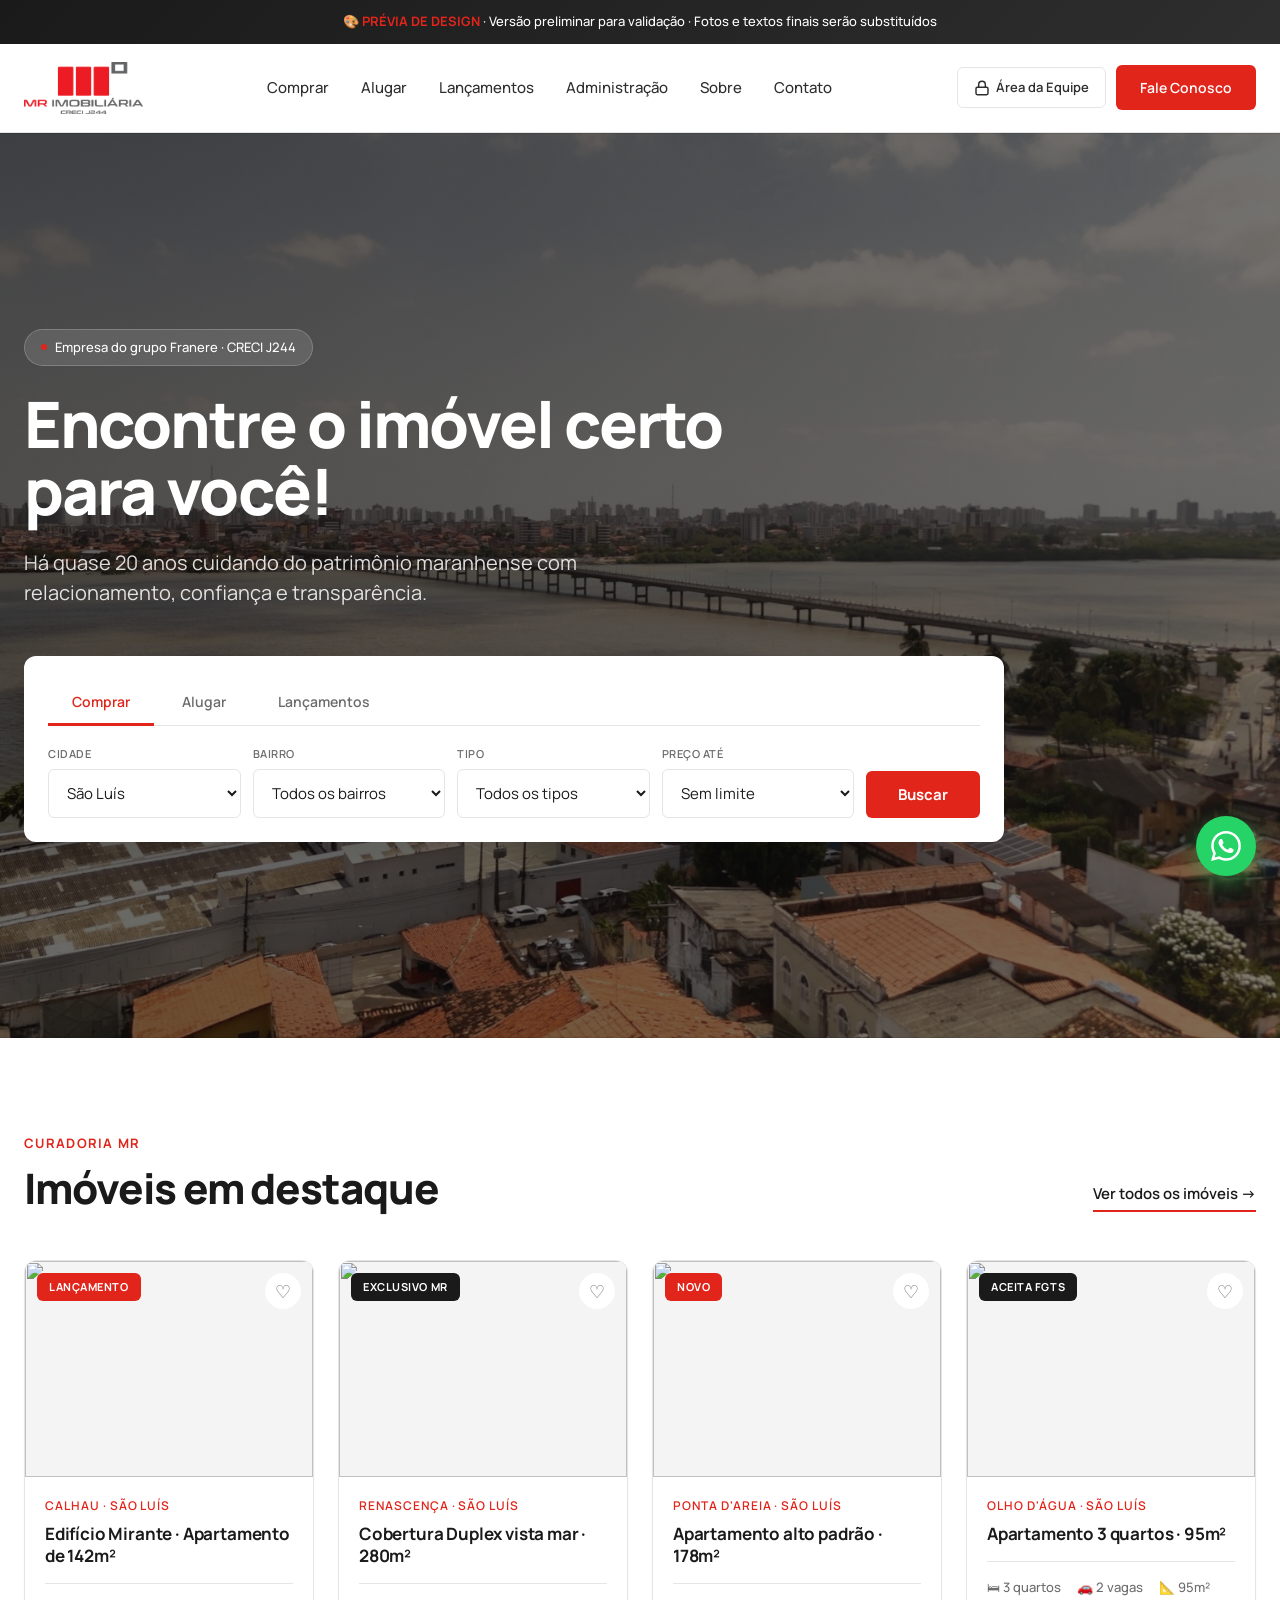
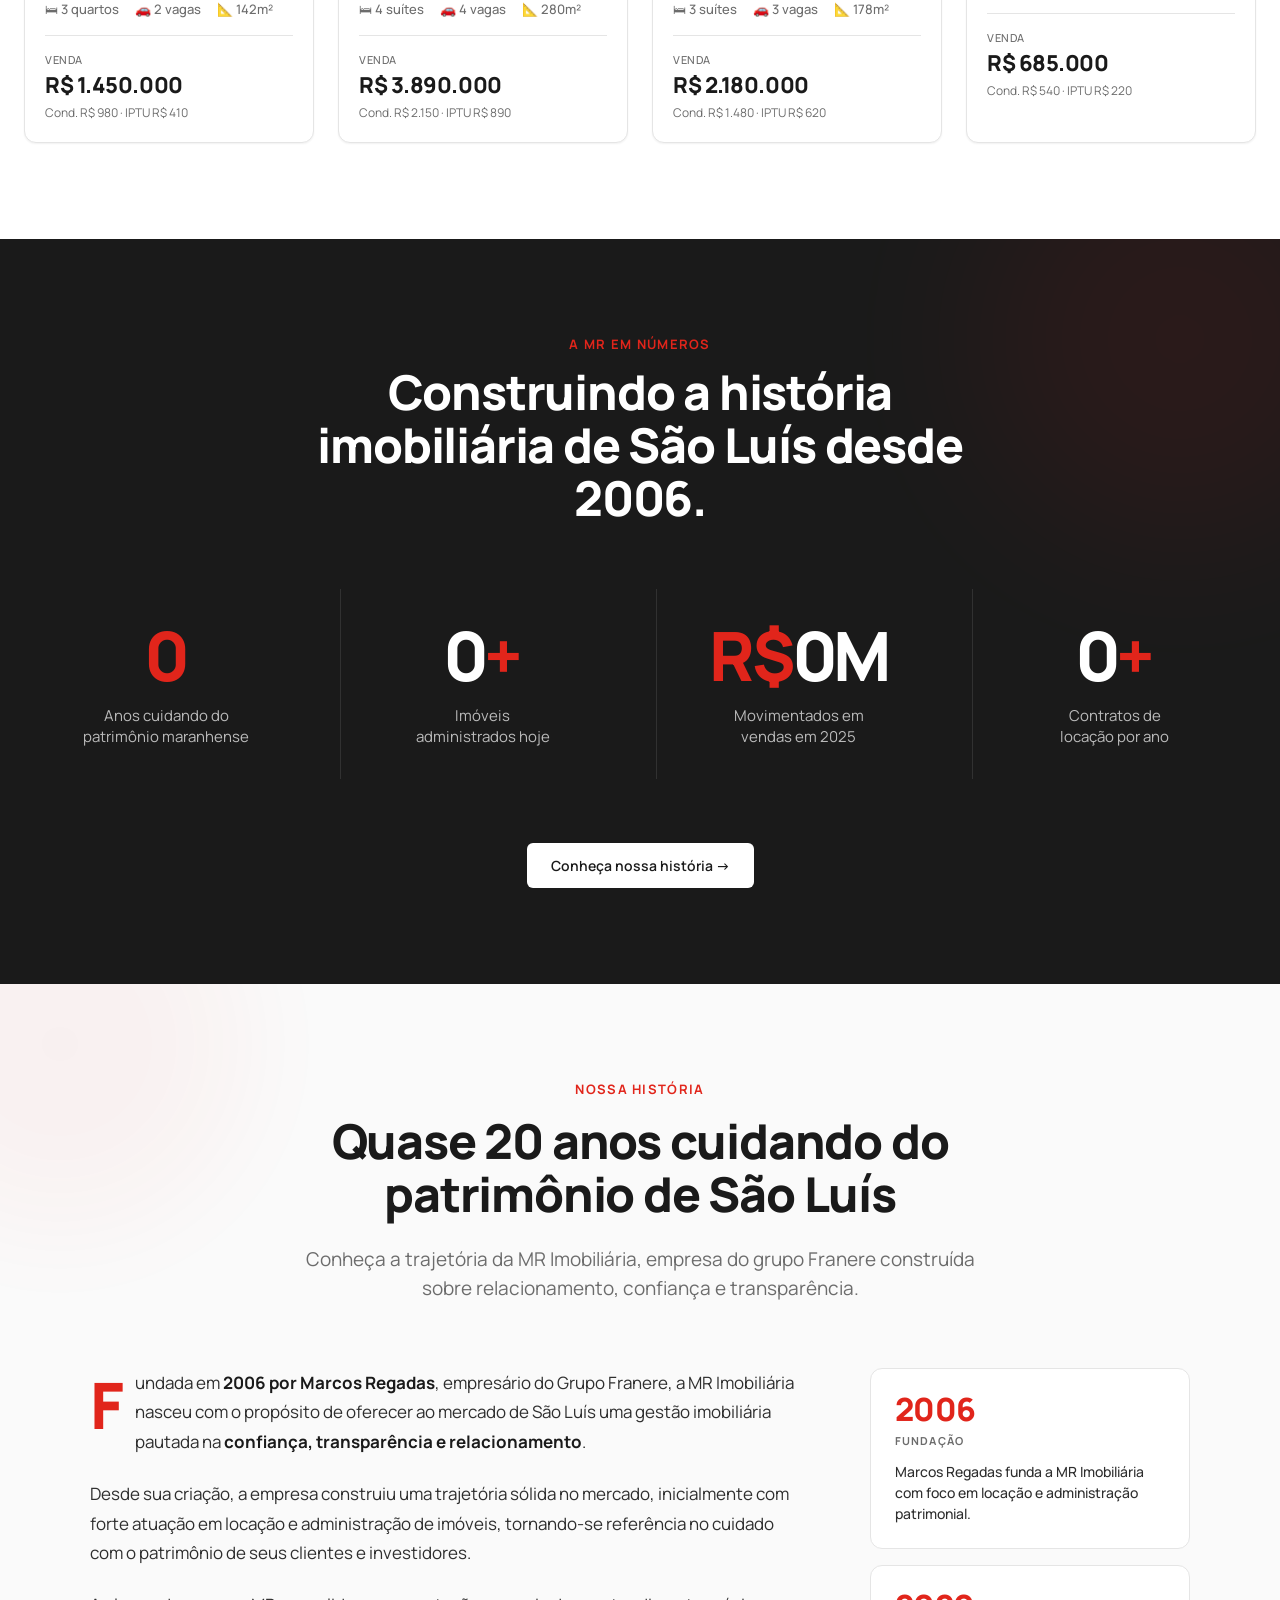
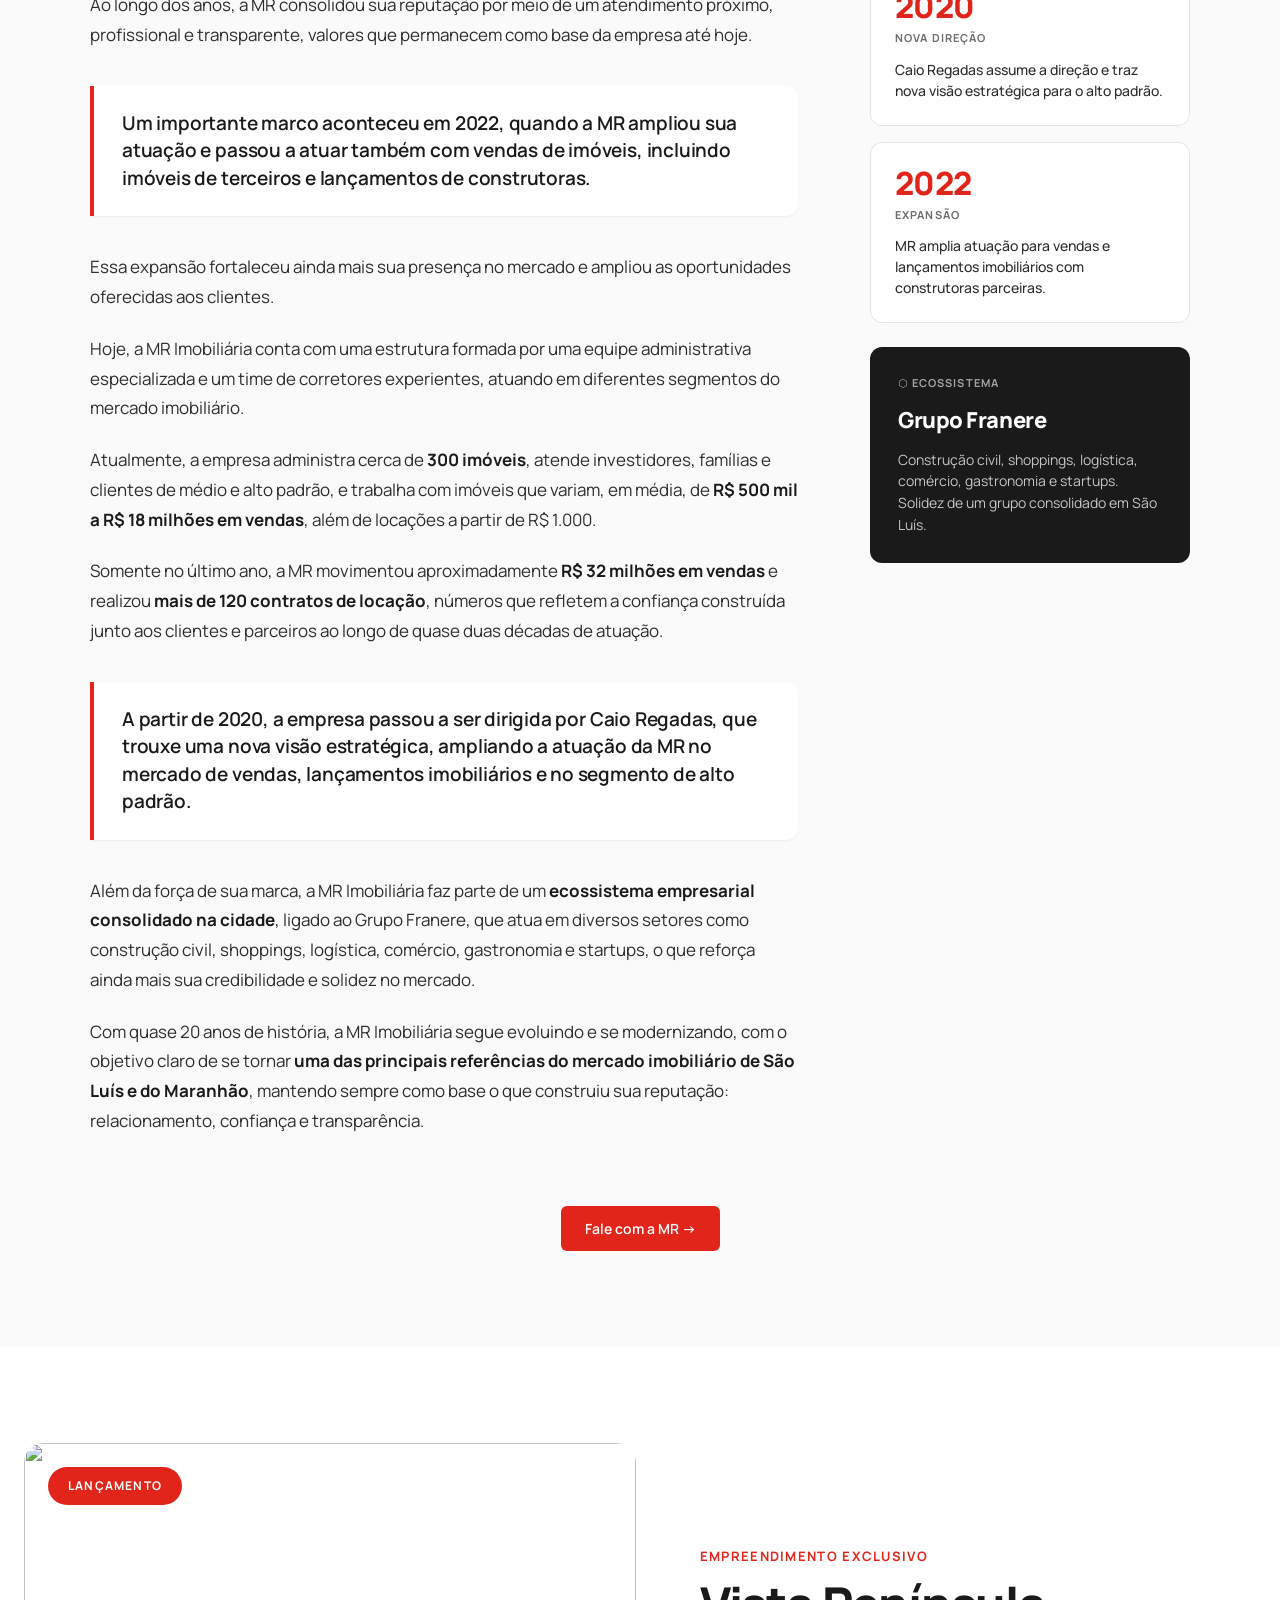
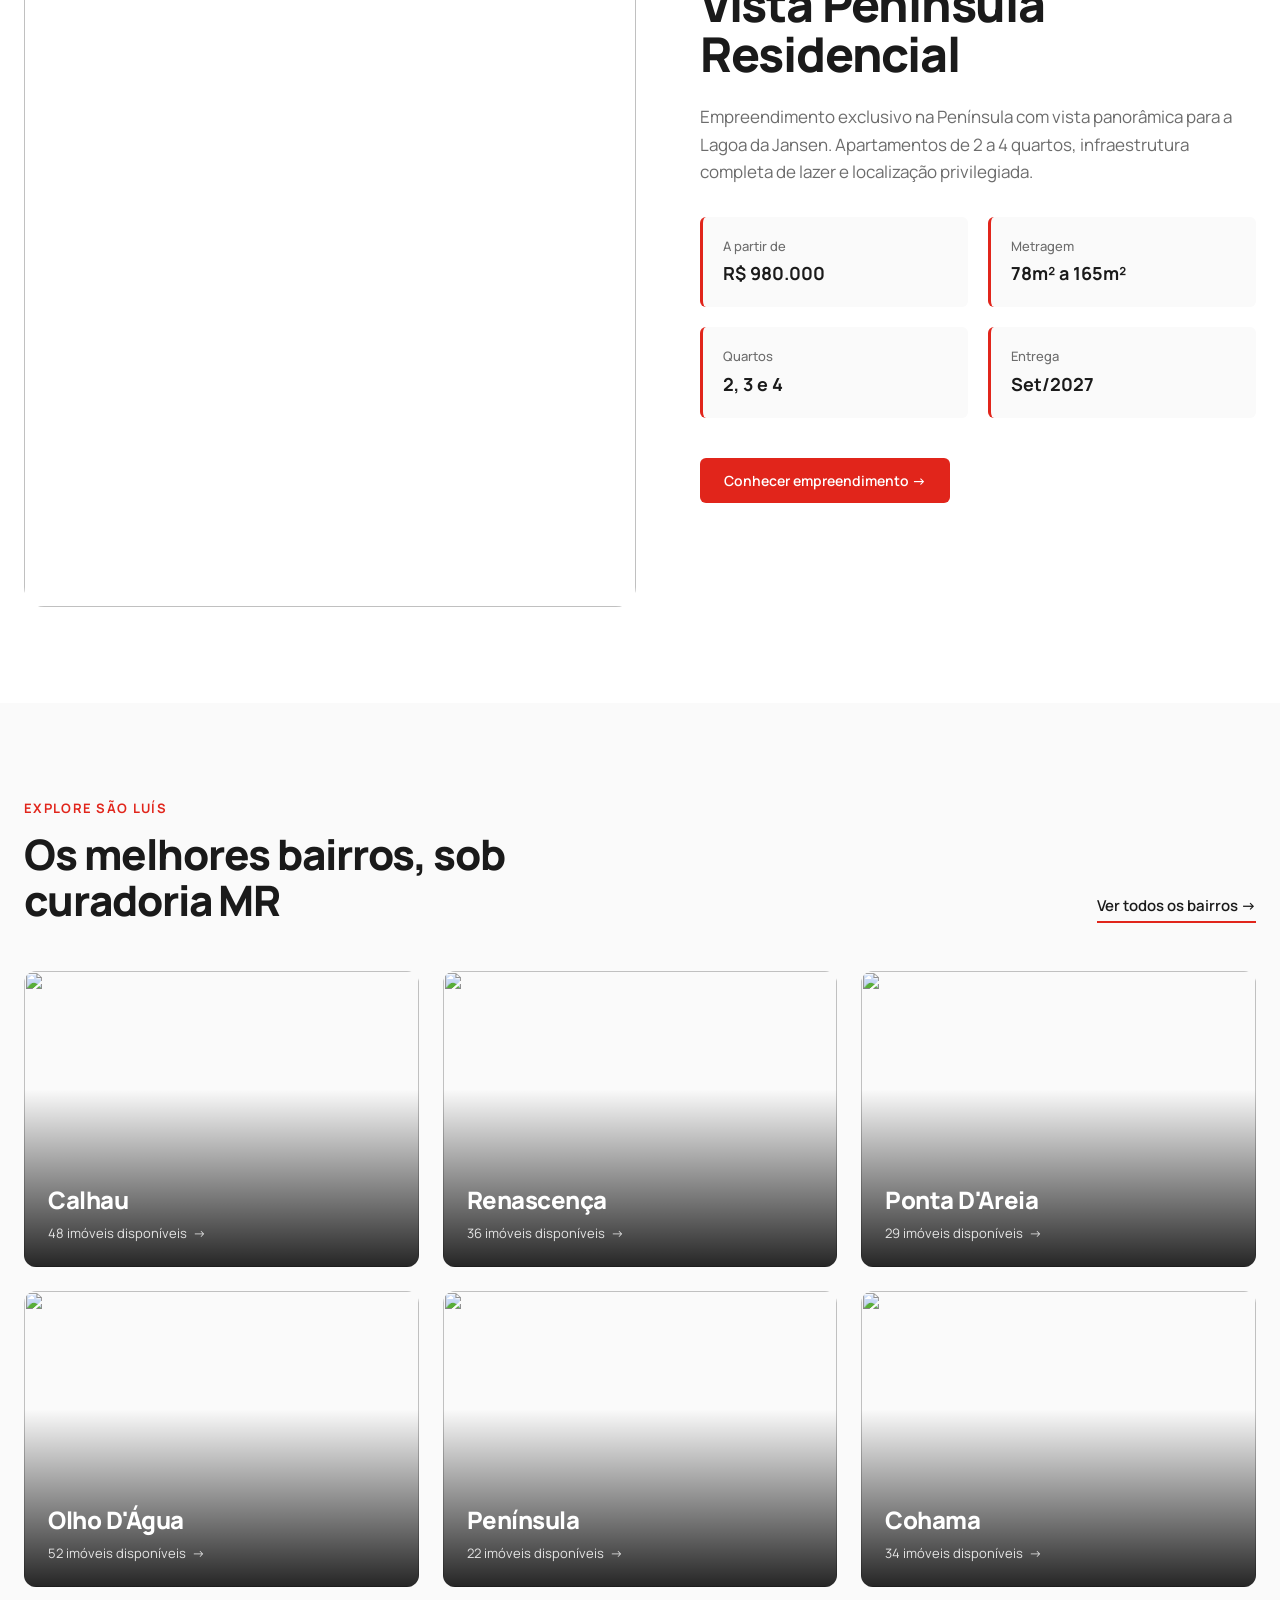
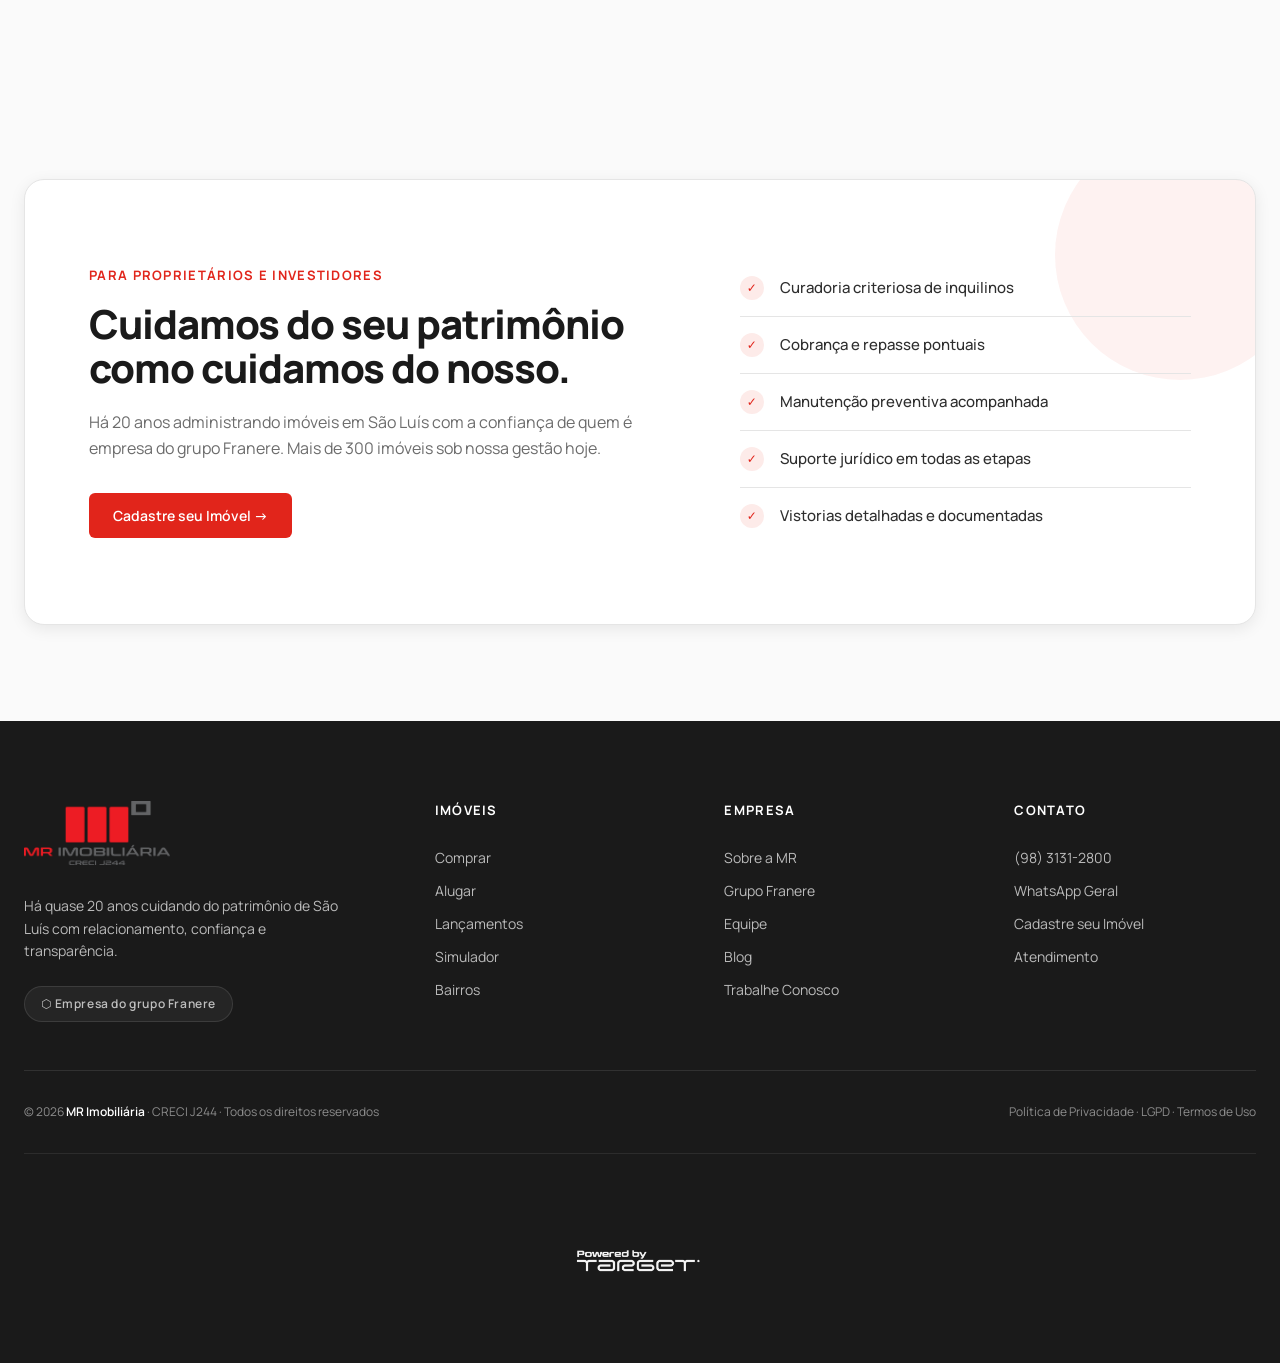
==== index.html @ 29045031 "Add files via upload" ====
<!DOCTYPE html>
<html lang="pt-BR">
<head>
  <meta charset="UTF-8">
  <meta name="viewport" content="width=device-width, initial-scale=1.0, viewport-fit=cover">
  <meta name="theme-color" content="#E1251B">
  <meta name="description" content="MR Imobiliária — há 20 anos cuidando do patrimônio de São Luís. Compra, locação, lançamentos e administração de imóveis. Empresa do grupo Franere. CRECI J244.">
  <title>MR Imobiliária | Há 20 anos cuidando do patrimônio de São Luís</title>
  <link rel="preconnect" href="https://fonts.googleapis.com">
  <link rel="preconnect" href="https://fonts.gstatic.com" crossorigin>
  <link href="https://fonts.googleapis.com/css2?family=Manrope:wght@300;400;500;600;700;800&display=swap" rel="stylesheet">
  <style>
    /* ================== TOKENS ================== */
    :root {
      --mr-red: #E1251B;
      --mr-red-hover: #C71F16;
      --mr-red-soft: #FDEBE9;
      --mr-gray: #6C6C6C;
      --gray-950: #1A1A1A;
      --gray-800: #2E2E2E;
      --gray-600: #6C6C6C;
      --gray-400: #A8A8A8;
      --gray-200: #E5E5E5;
      --gray-100: #F4F4F4;
      --gray-50: #FAFAFA;
      --white: #FFFFFF;

      --font-display: 'Manrope', system-ui, sans-serif;
      --font-body: 'Manrope', system-ui, sans-serif;

      --container: 1280px;
      --radius-sm: 6px;
      --radius-md: 12px;
      --radius-lg: 20px;

      --shadow-sm: 0 1px 2px rgba(0,0,0,0.06);
      --shadow-md: 0 4px 16px rgba(0,0,0,0.08);
      --shadow-lg: 0 20px 50px rgba(0,0,0,0.15);
    }

    /* ================== RESET ================== */
    * { box-sizing: border-box; margin: 0; padding: 0; }
    html { scroll-behavior: smooth; }
    body {
      font-family: var(--font-body);
      color: var(--gray-950);
      background: var(--white);
      line-height: 1.5;
      -webkit-font-smoothing: antialiased;
    }
    a { color: inherit; text-decoration: none; }
    button { font-family: inherit; cursor: pointer; border: none; background: none; }
    img { max-width: 100%; display: block; }

    .container {
      width: 100%;
      max-width: var(--container);
      margin: 0 auto;
      padding: 0 24px;
    }

    /* ================== HEADER ================== */
    .header {
      position: sticky;
      top: 0;
      background: rgba(255, 255, 255, 0.95);
      backdrop-filter: blur(10px);
      border-bottom: 1px solid var(--gray-200);
      z-index: 100;
    }
    .header-inner {
      display: flex;
      align-items: center;
      justify-content: space-between;
      padding: 18px 24px;
      max-width: var(--container);
      margin: 0 auto;
    }
    .logo {
      display: inline-flex;
      align-items: center;
    }
    .logo-img {
      height: 52px;
      width: auto;
      display: block;
    }
    .footer-brand .logo-img {
      height: 64px;
    }

    nav ul {
      display: flex;
      gap: 32px;
      list-style: none;
    }
    nav a {
      font-size: 15px;
      font-weight: 500;
      color: var(--gray-800);
      transition: color .2s;
    }
    nav a:hover { color: var(--mr-red); }
    nav .mobile-cta { display: none; }
    nav .mobile-only { display: none; }

    /* Hamburger menu (mobile) */
    .menu-toggle {
      display: none;
      width: 44px;
      height: 44px;
      align-items: center;
      justify-content: center;
      border-radius: var(--radius-sm);
      cursor: pointer;
      flex-direction: column;
      gap: 5px;
      background: transparent;
      border: none;
      padding: 0;
      z-index: 110;
      transition: background .2s;
    }
    .menu-toggle:hover { background: var(--gray-100); }
    .menu-toggle span {
      width: 22px;
      height: 2px;
      background: var(--gray-950);
      border-radius: 2px;
      transition: all .25s ease;
    }
    .menu-toggle[aria-expanded="true"] span:nth-child(1) {
      transform: translateY(7px) rotate(45deg);
    }
    .menu-toggle[aria-expanded="true"] span:nth-child(2) {
      opacity: 0;
    }
    .menu-toggle[aria-expanded="true"] span:nth-child(3) {
      transform: translateY(-7px) rotate(-45deg);
    }
    .mobile-overlay {
      display: none;
      position: fixed;
      inset: 0;
      background: rgba(0,0,0,0.4);
      z-index: 95;
      opacity: 0;
      pointer-events: none;
      transition: opacity .3s;
    }
    .mobile-overlay.is-open {
      opacity: 1;
      pointer-events: auto;
    }

    .btn {
      display: inline-flex;
      align-items: center;
      gap: 8px;
      padding: 12px 24px;
      border-radius: var(--radius-sm);
      font-weight: 600;
      font-size: 14px;
      transition: all .2s;
    }
    .btn-primary {
      background: var(--mr-red);
      color: white;
    }
    .btn-primary:hover {
      background: var(--mr-red-hover);
      transform: translateY(-1px);
      box-shadow: var(--shadow-md);
    }
    .btn-ghost {
      color: var(--gray-800);
      border: 1px solid var(--gray-200);
    }
    .btn-ghost:hover { border-color: var(--mr-red); color: var(--mr-red); }
    .header-actions {
      display: flex;
      align-items: center;
      gap: 10px;
    }
    .btn-team {
      padding: 10px 16px;
      font-size: 13px;
      gap: 6px;
    }
    .btn-team svg { stroke-width: 2.2; }
    .btn-white {
      background: white;
      color: var(--gray-950);
    }
    .btn-white:hover { background: var(--gray-100); }

    /* ================== HERO ================== */
    .hero {
      position: relative;
      min-height: 720px;
      display: flex;
      align-items: center;
      color: white;
      overflow: hidden;
    }
    .hero-video {
      position: absolute;
      inset: 0;
      width: 100%;
      height: 100%;
      object-fit: cover;
      z-index: 0;
      pointer-events: none;
    }
    .hero-overlay {
      position: absolute;
      inset: 0;
      background: linear-gradient(135deg, rgba(0,0,0,0.65) 0%, rgba(26,26,26,0.55) 100%);
      z-index: 1;
      pointer-events: none;
    }
    .hero-content {
      position: relative;
      z-index: 2;
      max-width: var(--container);
      margin: 0 auto;
      padding: 100px 24px;
      width: 100%;
    }
    .hero-badge {
      display: inline-flex;
      align-items: center;
      gap: 8px;
      padding: 8px 16px;
      background: rgba(255,255,255,0.12);
      backdrop-filter: blur(10px);
      border: 1px solid rgba(255,255,255,0.2);
      border-radius: 100px;
      font-size: 13px;
      font-weight: 500;
      margin-bottom: 24px;
    }
    .hero-badge::before {
      content: '';
      width: 6px;
      height: 6px;
      background: var(--mr-red);
      border-radius: 50%;
    }
    .hero h1 {
      font-size: 64px;
      font-weight: 800;
      letter-spacing: -0.03em;
      line-height: 1.05;
      margin-bottom: 24px;
      max-width: 760px;
    }
    .hero p {
      font-size: 20px;
      font-weight: 400;
      color: rgba(255,255,255,0.85);
      max-width: 620px;
      margin-bottom: 48px;
    }

    /* Search Box */
    .search-card {
      background: white;
      color: var(--gray-950);
      border-radius: var(--radius-md);
      padding: 24px;
      max-width: 980px;
      box-shadow: var(--shadow-lg);
    }
    .search-tabs {
      display: flex;
      gap: 4px;
      margin-bottom: 20px;
      border-bottom: 1px solid var(--gray-200);
    }
    .search-tab {
      padding: 12px 24px;
      font-size: 14px;
      font-weight: 600;
      color: var(--gray-600);
      border-bottom: 3px solid transparent;
      margin-bottom: -1px;
      transition: all .2s;
    }
    .search-tab:hover { color: var(--gray-950); }
    .search-tab.active {
      color: var(--mr-red);
      border-bottom-color: var(--mr-red);
    }
    .search-fields {
      display: grid;
      grid-template-columns: repeat(4, 1fr) auto;
      gap: 12px;
      align-items: end;
    }
    .field label {
      display: block;
      font-size: 11px;
      font-weight: 600;
      color: var(--gray-600);
      letter-spacing: 0.05em;
      text-transform: uppercase;
      margin-bottom: 6px;
    }
    .field select, .field input {
      width: 100%;
      padding: 12px 14px;
      font-family: inherit;
      font-size: 15px;
      border: 1px solid var(--gray-200);
      border-radius: var(--radius-sm);
      background: white;
      color: var(--gray-950);
      transition: border-color .2s;
    }
    .field select:focus, .field input:focus {
      outline: none;
      border-color: var(--mr-red);
    }
    .search-btn {
      padding: 13px 32px;
      background: var(--mr-red);
      color: white;
      border-radius: var(--radius-sm);
      font-weight: 700;
      font-size: 15px;
      transition: all .2s;
    }
    .search-btn:hover {
      background: var(--mr-red-hover);
    }

    /* ================== SECTION ================== */
    section {
      padding: 96px 0;
    }
    .section-head {
      display: flex;
      align-items: end;
      justify-content: space-between;
      margin-bottom: 48px;
      gap: 24px;
    }
    .section-title {
      font-size: 42px;
      font-weight: 800;
      letter-spacing: -0.025em;
      line-height: 1.1;
      max-width: 640px;
    }
    .section-subtitle {
      color: var(--mr-red);
      font-size: 13px;
      font-weight: 700;
      letter-spacing: 0.1em;
      text-transform: uppercase;
      margin-bottom: 12px;
    }
    .section-link {
      font-weight: 600;
      color: var(--gray-950);
      font-size: 15px;
      border-bottom: 2px solid var(--mr-red);
      padding-bottom: 4px;
      transition: all .2s;
      white-space: nowrap;
    }
    .section-link:hover { color: var(--mr-red); }

    /* ================== PROPERTY CARDS ================== */
    .properties-grid {
      display: grid;
      grid-template-columns: repeat(4, 1fr);
      gap: 24px;
    }
    .property-card {
      background: white;
      border-radius: var(--radius-md);
      overflow: hidden;
      box-shadow: var(--shadow-sm);
      border: 1px solid var(--gray-200);
      transition: all .3s;
      cursor: pointer;
    }
    .property-card:hover {
      transform: translateY(-4px);
      box-shadow: var(--shadow-md);
      border-color: var(--gray-400);
    }
    .property-image {
      position: relative;
      aspect-ratio: 4/3;
      overflow: hidden;
      background: var(--gray-100);
    }
    .property-image img {
      width: 100%;
      height: 100%;
      object-fit: cover;
      transition: transform .5s;
    }
    .property-card:hover .property-image img {
      transform: scale(1.05);
    }
    .property-badge {
      position: absolute;
      top: 12px;
      left: 12px;
      padding: 6px 12px;
      background: var(--gray-950);
      color: white;
      border-radius: var(--radius-sm);
      font-size: 11px;
      font-weight: 700;
      letter-spacing: 0.05em;
      text-transform: uppercase;
    }
    .property-badge.red { background: var(--mr-red); }
    .property-heart {
      position: absolute;
      top: 12px;
      right: 12px;
      width: 36px;
      height: 36px;
      background: rgba(255,255,255,0.95);
      backdrop-filter: blur(10px);
      border-radius: 50%;
      display: flex;
      align-items: center;
      justify-content: center;
      font-size: 18px;
      color: var(--gray-600);
      transition: all .2s;
    }
    .property-heart:hover {
      color: var(--mr-red);
      transform: scale(1.1);
    }
    .property-info {
      padding: 20px;
    }
    .property-location {
      font-size: 12px;
      font-weight: 600;
      color: var(--mr-red);
      letter-spacing: 0.08em;
      text-transform: uppercase;
      margin-bottom: 8px;
    }
    .property-title {
      font-size: 17px;
      font-weight: 700;
      color: var(--gray-950);
      letter-spacing: -0.01em;
      margin-bottom: 16px;
      line-height: 1.3;
    }
    .property-features {
      display: flex;
      gap: 16px;
      padding: 16px 0;
      border-top: 1px solid var(--gray-200);
      font-size: 13px;
      color: var(--gray-600);
      font-weight: 500;
    }
    .property-features span {
      display: flex;
      align-items: center;
      gap: 4px;
    }
    .property-price {
      padding-top: 16px;
      border-top: 1px solid var(--gray-200);
    }
    .property-price-label {
      font-size: 11px;
      color: var(--gray-600);
      font-weight: 500;
      letter-spacing: 0.05em;
      text-transform: uppercase;
    }
    .property-price-value {
      font-size: 22px;
      font-weight: 800;
      color: var(--gray-950);
      letter-spacing: -0.02em;
    }
    .property-price-extra {
      font-size: 12px;
      color: var(--gray-600);
      margin-top: 2px;
    }

    /* ================== NUMBERS ================== */
    .numbers-section {
      background: var(--gray-950);
      color: white;
      position: relative;
      overflow: hidden;
    }
    .numbers-section::before {
      content: '';
      position: absolute;
      top: -100px;
      right: -100px;
      width: 400px;
      height: 400px;
      background: var(--mr-red);
      opacity: 0.08;
      border-radius: 50%;
      filter: blur(80px);
    }
    .numbers-head {
      text-align: center;
      margin-bottom: 64px;
      position: relative;
    }
    .numbers-head .section-subtitle {
      color: var(--mr-red);
    }
    .numbers-head h2 {
      font-size: 48px;
      font-weight: 800;
      letter-spacing: -0.025em;
      line-height: 1.1;
      max-width: 720px;
      margin: 0 auto;
    }
    .numbers-grid {
      display: grid;
      grid-template-columns: repeat(4, 1fr);
      gap: 32px;
      position: relative;
    }
    .number-card {
      text-align: center;
      padding: 32px 16px;
      border-left: 1px solid rgba(255,255,255,0.1);
      opacity: 0;
      transform: translateY(24px);
      transition: opacity .9s cubic-bezier(.16,.84,.36,1), transform .9s cubic-bezier(.16,.84,.36,1);
    }
    .number-card.is-visible {
      opacity: 1;
      transform: translateY(0);
    }
    .number-card:nth-child(1) { transition-delay: 0s; }
    .number-card:nth-child(2) { transition-delay: .15s; }
    .number-card:nth-child(3) { transition-delay: .3s; }
    .number-card:nth-child(4) { transition-delay: .45s; }
    .num {
      display: inline-block;
      font-variant-numeric: tabular-nums;
      will-change: contents;
    }
    @media (prefers-reduced-motion: reduce) {
      .number-card,
      .number-card.is-visible {
        opacity: 1;
        transform: none;
        transition: none;
      }
    }
    .number-card:first-child { border-left: none; }
    .number-value {
      font-size: 68px;
      font-weight: 800;
      letter-spacing: -0.04em;
      line-height: 1;
      color: white;
      margin-bottom: 16px;
    }
    .number-value .red { color: var(--mr-red); }
    .number-label {
      font-size: 15px;
      color: rgba(255,255,255,0.7);
      font-weight: 400;
      line-height: 1.4;
    }
    .numbers-cta {
      text-align: center;
      margin-top: 64px;
    }

    /* ================== ABOUT ================== */
    .about-section {
      background: var(--gray-50);
      position: relative;
      overflow: hidden;
    }
    .about-section::before {
      content: '';
      position: absolute;
      top: -120px;
      left: -120px;
      width: 360px;
      height: 360px;
      background: var(--mr-red);
      opacity: 0.04;
      border-radius: 50%;
      filter: blur(60px);
      pointer-events: none;
    }
    .about-header {
      max-width: 820px;
      margin: 0 auto 64px;
      text-align: center;
      position: relative;
    }
    .about-header .section-subtitle {
      margin-bottom: 16px;
    }
    .about-header h2 {
      font-size: 48px;
      font-weight: 800;
      letter-spacing: -0.025em;
      line-height: 1.1;
      margin-bottom: 24px;
    }
    .about-lead {
      font-size: 19px;
      color: var(--gray-600);
      line-height: 1.55;
      max-width: 680px;
      margin: 0 auto;
    }
    .about-content {
      display: grid;
      grid-template-columns: 1fr 320px;
      gap: 72px;
      max-width: 1100px;
      margin: 0 auto;
      align-items: start;
      position: relative;
    }
    .about-prose {
      font-size: 17px;
      line-height: 1.75;
      color: var(--gray-800);
    }
    .about-prose p {
      margin-bottom: 22px;
    }
    .about-prose p:first-of-type::first-letter {
      font-size: 64px;
      font-weight: 800;
      color: var(--mr-red);
      float: left;
      line-height: 0.9;
      margin: 8px 12px 0 0;
      letter-spacing: -0.02em;
    }
    .about-prose strong {
      color: var(--gray-950);
      font-weight: 700;
    }
    .about-pullquote {
      margin: 36px 0;
      padding: 24px 28px;
      background: white;
      border-left: 4px solid var(--mr-red);
      border-radius: 0 var(--radius-md) var(--radius-md) 0;
      font-size: 19px;
      font-weight: 600;
      color: var(--gray-950);
      line-height: 1.45;
      letter-spacing: -0.01em;
      box-shadow: var(--shadow-sm);
    }
    .about-sidebar {
      position: sticky;
      top: 110px;
      display: flex;
      flex-direction: column;
      gap: 16px;
    }
    .about-milestone {
      background: white;
      border: 1px solid var(--gray-200);
      border-radius: var(--radius-md);
      padding: 24px;
      transition: all .25s;
    }
    .about-milestone:hover {
      border-color: var(--mr-red);
      transform: translateY(-2px);
      box-shadow: var(--shadow-md);
    }
    .about-milestone .year {
      font-size: 32px;
      font-weight: 800;
      color: var(--mr-red);
      letter-spacing: -0.02em;
      line-height: 1;
      margin-bottom: 8px;
    }
    .about-milestone .label {
      font-size: 11px;
      color: var(--gray-600);
      font-weight: 700;
      letter-spacing: 0.1em;
      text-transform: uppercase;
      margin-bottom: 12px;
    }
    .about-milestone .desc {
      font-size: 14px;
      color: var(--gray-800);
      line-height: 1.5;
      font-weight: 500;
    }
    .about-franere {
      background: var(--gray-950);
      color: white;
      border-radius: var(--radius-md);
      padding: 28px;
      margin-top: 8px;
    }
    .about-franere .label {
      font-size: 11px;
      color: rgba(255,255,255,0.6);
      font-weight: 700;
      letter-spacing: 0.1em;
      text-transform: uppercase;
      margin-bottom: 12px;
    }
    .about-franere h4 {
      font-size: 22px;
      font-weight: 800;
      letter-spacing: -0.02em;
      margin-bottom: 12px;
    }
    .about-franere p {
      font-size: 14px;
      color: rgba(255,255,255,0.75);
      line-height: 1.55;
    }
    .about-cta {
      margin-top: 48px;
      text-align: center;
      max-width: 720px;
      margin-left: auto;
      margin-right: auto;
    }

    /* ================== LAUNCH FEATURE ================== */
    .launch-feature {
      display: grid;
      grid-template-columns: 1.1fr 1fr;
      gap: 64px;
      align-items: center;
    }
    .launch-image {
      position: relative;
      border-radius: var(--radius-lg);
      overflow: hidden;
      aspect-ratio: 4/5;
    }
    .launch-image img {
      width: 100%;
      height: 100%;
      object-fit: cover;
    }
    .launch-badge {
      position: absolute;
      top: 24px;
      left: 24px;
      padding: 10px 20px;
      background: var(--mr-red);
      color: white;
      border-radius: 100px;
      font-size: 12px;
      font-weight: 700;
      letter-spacing: 0.1em;
      text-transform: uppercase;
    }
    .launch-content h2 {
      font-size: 48px;
      font-weight: 800;
      letter-spacing: -0.025em;
      line-height: 1.05;
      margin-bottom: 24px;
    }
    .launch-content p {
      font-size: 17px;
      color: var(--gray-600);
      line-height: 1.6;
      margin-bottom: 32px;
    }
    .launch-features {
      display: grid;
      grid-template-columns: repeat(2, 1fr);
      gap: 20px;
      margin-bottom: 40px;
    }
    .launch-feature-item {
      padding: 20px;
      background: var(--gray-50);
      border-left: 3px solid var(--mr-red);
      border-radius: var(--radius-sm);
    }
    .launch-feature-item strong {
      display: block;
      font-size: 13px;
      color: var(--gray-600);
      font-weight: 500;
      margin-bottom: 4px;
    }
    .launch-feature-item span {
      font-size: 18px;
      font-weight: 700;
      color: var(--gray-950);
    }

    /* ================== NEIGHBORHOODS ================== */
    .neighborhoods-grid {
      display: grid;
      grid-template-columns: repeat(3, 1fr);
      gap: 24px;
    }
    .neighborhood-card {
      position: relative;
      aspect-ratio: 4/3;
      border-radius: var(--radius-md);
      overflow: hidden;
      cursor: pointer;
    }
    .neighborhood-card img {
      width: 100%;
      height: 100%;
      object-fit: cover;
      transition: transform .6s;
    }
    .neighborhood-card:hover img { transform: scale(1.08); }
    .neighborhood-overlay {
      position: absolute;
      inset: 0;
      background: linear-gradient(180deg, transparent 40%, rgba(0,0,0,0.85) 100%);
      display: flex;
      flex-direction: column;
      justify-content: flex-end;
      padding: 24px;
      color: white;
    }
    .neighborhood-name {
      font-size: 24px;
      font-weight: 800;
      letter-spacing: -0.02em;
      margin-bottom: 6px;
    }
    .neighborhood-count {
      font-size: 13px;
      color: rgba(255,255,255,0.85);
      display: flex;
      align-items: center;
      gap: 6px;
    }
    .neighborhood-count::after {
      content: '→';
      transition: transform .2s;
    }
    .neighborhood-card:hover .neighborhood-count::after {
      transform: translateX(4px);
    }

    /* ================== CTA B2B ================== */
    .cta-b2b {
      background: var(--gray-50);
    }
    .cta-b2b-card {
      background: white;
      border-radius: var(--radius-lg);
      padding: 80px 64px;
      display: grid;
      grid-template-columns: 1.3fr 1fr;
      gap: 64px;
      align-items: center;
      box-shadow: var(--shadow-md);
      border: 1px solid var(--gray-200);
      position: relative;
      overflow: hidden;
    }
    .cta-b2b-card::before {
      content: '';
      position: absolute;
      top: -50px;
      right: -50px;
      width: 250px;
      height: 250px;
      background: var(--mr-red);
      opacity: 0.06;
      border-radius: 50%;
    }
    .cta-b2b-content {
      position: relative;
    }
    .cta-b2b-content .section-subtitle {
      margin-bottom: 16px;
    }
    .cta-b2b-content h2 {
      font-size: 40px;
      font-weight: 800;
      letter-spacing: -0.025em;
      line-height: 1.1;
      margin-bottom: 20px;
    }
    .cta-b2b-content p {
      font-size: 16px;
      color: var(--gray-600);
      line-height: 1.6;
      margin-bottom: 32px;
    }
    .cta-b2b-list {
      list-style: none;
      position: relative;
    }
    .cta-b2b-list li {
      padding: 16px 0;
      border-bottom: 1px solid var(--gray-200);
      display: flex;
      align-items: center;
      gap: 16px;
      font-size: 15px;
      color: var(--gray-800);
      font-weight: 500;
    }
    .cta-b2b-list li:last-child { border-bottom: none; }
    .cta-b2b-list li::before {
      content: '✓';
      width: 24px;
      height: 24px;
      background: var(--mr-red-soft);
      color: var(--mr-red);
      border-radius: 50%;
      display: flex;
      align-items: center;
      justify-content: center;
      font-weight: 800;
      font-size: 12px;
      flex-shrink: 0;
    }

    /* ================== FOOTER ================== */
    footer {
      background: var(--gray-950);
      color: rgba(255,255,255,0.7);
      padding: 80px 0 32px;
    }
    .footer-grid {
      display: grid;
      grid-template-columns: 1.5fr 1fr 1fr 1fr;
      gap: 48px;
      margin-bottom: 48px;
    }
    .footer-brand .logo-text strong { color: white; }
    .footer-brand .logo-text small { color: rgba(255,255,255,0.5); }
    .footer-brand p {
      font-size: 14px;
      line-height: 1.6;
      margin: 24px 0;
      max-width: 320px;
    }
    .footer-franere {
      display: inline-flex;
      align-items: center;
      gap: 8px;
      padding: 8px 16px;
      background: rgba(255,255,255,0.05);
      border: 1px solid rgba(255,255,255,0.1);
      border-radius: 100px;
      font-size: 12px;
      font-weight: 600;
      letter-spacing: 0.05em;
    }
    .footer-col h4 {
      color: white;
      font-size: 13px;
      font-weight: 700;
      letter-spacing: 0.1em;
      text-transform: uppercase;
      margin-bottom: 20px;
    }
    .footer-col ul { list-style: none; }
    .footer-col li {
      padding: 6px 0;
      font-size: 14px;
    }
    .footer-col a:hover { color: var(--mr-red); }
    .footer-bottom {
      padding-top: 32px;
      border-top: 1px solid rgba(255,255,255,0.1);
      display: flex;
      justify-content: space-between;
      align-items: center;
      font-size: 12px;
      color: rgba(255,255,255,0.5);
    }
    .footer-bottom strong { color: white; font-weight: 600; }
    .footer-credit {
      padding-top: 32px;
      margin-top: 32px;
      border-top: 1px solid rgba(255,255,255,0.08);
      display: flex;
      justify-content: center;
      align-items: center;
    }
    .footer-credit a {
      display: inline-flex;
      align-items: center;
      opacity: 0.95;
      transition: opacity .25s ease, transform .25s ease;
    }
    .footer-credit a:hover {
      opacity: 1;
      transform: scale(1.03);
    }
    .footer-credit img {
      height: 145px;
      width: auto;
      display: block;
    }

    /* ================== WHATSAPP FLOAT ================== */
    .whatsapp-float {
      position: fixed;
      bottom: 24px;
      right: 24px;
      width: 60px;
      height: 60px;
      background: #25D366;
      border-radius: 50%;
      box-shadow: 0 8px 24px rgba(37,211,102,0.4);
      display: flex;
      align-items: center;
      justify-content: center;
      z-index: 99;
      transition: transform .2s;
      cursor: pointer;
    }
    .whatsapp-float:hover { transform: scale(1.1); }
    .whatsapp-float svg { width: 30px; height: 30px; fill: white; }

    /* ================== PREVIEW BANNER ================== */
    .preview-banner {
      background: linear-gradient(135deg, #1A1A1A, #2E2E2E);
      color: white;
      padding: 12px 24px;
      text-align: center;
      font-size: 13px;
      font-weight: 500;
    }
    .preview-banner strong { color: var(--mr-red); }

    /* ================== RESPONSIVE ================== */

    /* Tablet (até 1024px) */
    @media (max-width: 1024px) {
      .properties-grid { grid-template-columns: repeat(2, 1fr); }
      .numbers-grid { grid-template-columns: repeat(2, 1fr); gap: 16px; }
      .number-card { border-left: none; padding: 24px 12px; }
      .number-value { font-size: 56px; }
      .neighborhoods-grid { grid-template-columns: repeat(2, 1fr); }
      .launch-feature, .cta-b2b-card { grid-template-columns: 1fr; gap: 32px; }
      .about-content { grid-template-columns: 1fr; gap: 48px; }
      .about-sidebar { position: static; flex-direction: row; flex-wrap: wrap; }
      .about-milestone, .about-franere { flex: 1 1 240px; }
      .about-header h2 { font-size: 36px; }
      .footer-grid { grid-template-columns: repeat(2, 1fr); }
      .search-fields { grid-template-columns: repeat(2, 1fr); }
      .hero h1 { font-size: 48px; }
      .section-title { font-size: 36px; }
    }

    /* Mobile (até 768px) */
    @media (max-width: 768px) {
      .container { padding: 0 20px; }

      .preview-banner { font-size: 11px; padding: 10px 16px; line-height: 1.4; }

      .header-inner { padding: 14px 20px; gap: 12px; }
      .menu-toggle { display: flex; }
      .logo-img { height: 42px; }
      nav {
        position: fixed;
        top: 0;
        right: -100%;
        width: 80%;
        max-width: 320px;
        height: 100vh;
        height: 100dvh;
        background: white;
        z-index: 100;
        padding: 84px 28px 32px;
        transition: right .35s cubic-bezier(.16,.84,.36,1);
        box-shadow: -10px 0 40px rgba(0,0,0,0.15);
        overflow-y: auto;
      }
      nav.is-open { right: 0; }
      nav ul { flex-direction: column; gap: 0; }
      nav li { border-bottom: 1px solid var(--gray-200); }
      nav a {
        display: block;
        padding: 18px 4px;
        font-size: 17px;
        font-weight: 600;
        color: var(--gray-950);
      }
      nav .mobile-only { display: block; }
      nav .mobile-cta {
        display: block;
        margin-top: 24px;
        padding: 0;
        border: none;
      }
      nav .mobile-cta a {
        background: var(--mr-red);
        color: white;
        text-align: center;
        border-radius: var(--radius-sm);
        padding: 16px 20px;
        font-size: 15px;
        transition: background .2s;
      }
      nav .mobile-cta a:hover { background: var(--mr-red-hover); }
      .header-inner > .btn-primary,
      .header-inner > .header-actions { display: none; }

      /* Hero mobile: imagem estática no fundo (sem vídeo, mais leve) */
      .hero {
        min-height: 88vh;
        min-height: 88dvh;
        display: flex;
        align-items: center;
        background-image: url('hero-poster.jpg');
        background-size: cover;
        background-position: center;
        background-repeat: no-repeat;
        color: white;
        position: relative;
        overflow: hidden;
      }
      .hero-video {
        display: none;
      }
      .hero-overlay {
        position: absolute;
        inset: 0;
        background: linear-gradient(180deg, rgba(0,0,0,0.35) 0%, rgba(0,0,0,0.65) 100%);
        z-index: 1;
        pointer-events: none;
      }
      .hero-content {
        position: relative;
        z-index: 2;
        padding: 80px 22px 60px;
        max-width: 100%;
      }
      .hero-badge {
        font-size: 11px;
        padding: 7px 14px;
        margin-bottom: 22px;
      }
      .hero h1 {
        font-size: 34px;
        line-height: 1.08;
        margin-bottom: 16px;
      }
      .hero p {
        font-size: 16px;
        line-height: 1.5;
        margin-bottom: 28px;
      }

      .search-card {
        padding: 16px;
        border-radius: var(--radius-md);
        background: rgba(0, 0, 0, 0.22);
        backdrop-filter: none;
        -webkit-backdrop-filter: none;
        border: 1px solid rgba(255, 255, 255, 0.18);
        box-shadow: 0 20px 60px rgba(0,0,0,0.35);
        color: white;
      }
      .search-tabs {
        gap: 0;
        overflow-x: auto;
        scrollbar-width: none;
        border-bottom-color: rgba(255,255,255,0.18);
      }
      .search-tabs::-webkit-scrollbar { display: none; }
      .search-tab {
        padding: 10px 18px;
        font-size: 13px;
        flex-shrink: 0;
        color: rgba(255,255,255,0.75);
      }
      .search-tab:hover { color: white; }
      .search-tab.active {
        color: white;
        border-bottom-color: var(--mr-red);
      }
      .search-fields { grid-template-columns: 1fr; gap: 10px; }
      .field label {
        font-size: 10px;
        color: rgba(255,255,255,0.85);
      }
      .field select,
      .field input {
        padding: 13px 14px;
        font-size: 16px;
        background: rgba(255, 255, 255, 0.10);
        border: 1px solid rgba(255, 255, 255, 0.28);
        color: white;
        backdrop-filter: blur(16px) saturate(160%);
        -webkit-backdrop-filter: blur(16px) saturate(160%);
      }
      .field select option {
        background: var(--gray-950);
        color: white;
      }
      .field select:focus,
      .field input:focus {
        border-color: var(--mr-red);
        background: rgba(255, 255, 255, 0.18);
      }
      .search-btn { width: 100%; padding: 16px; font-size: 15px; }

      section { padding: 56px 0; }
      .section-head {
        flex-direction: column;
        align-items: flex-start;
        gap: 16px;
        margin-bottom: 32px;
      }
      .section-title,
      .numbers-head h2,
      .launch-content h2,
      .cta-b2b-content h2 { font-size: 28px; line-height: 1.15; }
      .section-subtitle { font-size: 12px; }
      .section-link { font-size: 14px; }

      .properties-grid { grid-template-columns: 1fr; gap: 16px; }
      .property-info { padding: 16px; }
      .property-title { font-size: 16px; margin-bottom: 12px; }
      .property-features {
        gap: 12px;
        font-size: 12px;
        flex-wrap: wrap;
        padding: 12px 0;
      }
      .property-price-value { font-size: 20px; }
      .property-badge { font-size: 10px; padding: 5px 10px; }
      .property-heart { width: 38px; height: 38px; font-size: 18px; }

      .numbers-head { margin-bottom: 40px; }
      .number-card { padding: 16px 8px; }
      .number-value { font-size: 48px; margin-bottom: 12px; }
      .number-label { font-size: 13px; }
      .numbers-cta { margin-top: 40px; }

      .launch-feature { gap: 28px; }
      .launch-image { aspect-ratio: 4/3; border-radius: var(--radius-md); }
      .launch-content p { font-size: 15px; margin-bottom: 24px; }
      .launch-features {
        grid-template-columns: repeat(2, 1fr);
        gap: 12px;
        margin-bottom: 28px;
      }
      .launch-feature-item { padding: 14px; }
      .launch-feature-item span { font-size: 15px; }
      .launch-feature-item strong { font-size: 11px; }
      .launch-badge { top: 16px; left: 16px; padding: 7px 14px; font-size: 10px; }

      .neighborhoods-grid { grid-template-columns: repeat(2, 1fr); gap: 12px; }
      .neighborhood-overlay { padding: 16px; }
      .neighborhood-name { font-size: 18px; margin-bottom: 4px; }
      .neighborhood-count { font-size: 12px; }

      .cta-b2b-card {
        padding: 40px 24px;
        gap: 28px;
        border-radius: var(--radius-md);
      }
      .cta-b2b-content p { font-size: 15px; margin-bottom: 24px; }
      .cta-b2b-list li { padding: 12px 0; font-size: 14px; gap: 12px; }
      .cta-b2b-list li::before { width: 22px; height: 22px; font-size: 11px; }

      .about-section { padding: 56px 0; }
      .about-header { margin-bottom: 40px; }
      .about-header h2 { font-size: 26px; }
      .about-lead { font-size: 16px; }
      .about-prose { font-size: 16px; line-height: 1.7; }
      .about-prose p { margin-bottom: 18px; }
      .about-prose p:first-of-type::first-letter { font-size: 48px; margin: 6px 8px 0 0; }
      .about-pullquote { font-size: 16px; padding: 18px 20px; margin: 28px 0; }
      .about-sidebar { flex-direction: column; gap: 12px; }
      .about-milestone { padding: 20px; }
      .about-milestone .year { font-size: 28px; }
      .about-franere { padding: 24px; }
      .about-franere h4 { font-size: 19px; }
      .about-cta { margin-top: 36px; }

      .footer-grid { grid-template-columns: 1fr; gap: 36px; }
      .footer-brand p { font-size: 14px; margin: 18px 0; }
      .footer-col h4 { font-size: 12px; margin-bottom: 14px; }
      .footer-col li { font-size: 14px; padding: 5px 0; }
      .footer-bottom {
        flex-direction: column;
        gap: 12px;
        text-align: center;
        font-size: 11px;
      }
      .footer-credit { padding-top: 28px; margin-top: 28px; }
      .footer-credit img { height: 90px; }
      footer { padding: 56px 0 28px; }

      .whatsapp-float {
        width: 56px;
        height: 56px;
        bottom: max(20px, env(safe-area-inset-bottom));
        right: 20px;
      }
      .whatsapp-float svg { width: 28px; height: 28px; }
    }

    /* Mobile pequeno (até 480px) */
    @media (max-width: 480px) {
      .hero h1 { font-size: 28px; line-height: 1.1; }
      .hero p { font-size: 15px; }
      .hero-content { padding: 72px 20px 50px; }
      .neighborhoods-grid { grid-template-columns: 1fr; }
      .launch-features { grid-template-columns: 1fr; }
      .number-value { font-size: 42px; }
      .number-label { font-size: 12px; line-height: 1.35; }
      .section-title,
      .numbers-head h2,
      .launch-content h2,
      .cta-b2b-content h2 { font-size: 24px; }
      .about-header h2 { font-size: 22px; }
      .footer-credit img { height: 72px; }
      .cta-b2b-card { padding: 32px 20px; }
      .property-features { gap: 10px; font-size: 11px; }
    }

    /* Acessibilidade: foco visível e estado de menu aberto */
    a:focus-visible,
    button:focus-visible,
    select:focus-visible,
    input:focus-visible {
      outline: 2px solid var(--mr-red);
      outline-offset: 2px;
    }
    body.menu-open { overflow: hidden; }

    /* ============ LEAD MODAL ============ */
    .lead-modal-bg {
      position: fixed; inset: 0;
      background: rgba(0,0,0,0.65);
      z-index: 200;
      display: none;
      align-items: center; justify-content: center;
      padding: 20px;
      backdrop-filter: blur(4px);
    }
    .lead-modal-bg.show { display: flex; animation: lmFadeIn .25s ease; }
    @keyframes lmFadeIn { from { opacity: 0; } to { opacity: 1; } }
    .lead-modal {
      background: white;
      border-radius: var(--radius-lg);
      width: 100%; max-width: 480px;
      max-height: 92vh; overflow-y: auto;
      animation: lmSlideUp .3s ease;
      box-shadow: 0 30px 80px rgba(0,0,0,0.4);
    }
    @keyframes lmSlideUp { from { transform: translateY(20px); opacity: 0; } to { transform: translateY(0); opacity: 1; } }
    .lead-modal-head {
      padding: 24px 28px 18px;
      border-bottom: 1px solid var(--gray-200);
      display: flex; justify-content: space-between; align-items: flex-start; gap: 16px;
    }
    .lead-modal-head h3 {
      font-size: 20px; font-weight: 800;
      letter-spacing: -0.02em;
      color: var(--gray-950);
    }
    .lead-modal-head p {
      font-size: 13px; color: var(--gray-600);
      margin-top: 4px;
    }
    .lead-modal-close {
      width: 34px; height: 34px;
      border-radius: var(--radius-sm);
      color: var(--gray-600);
      display: flex; align-items: center; justify-content: center;
      transition: all .15s; flex-shrink: 0;
      font-size: 18px;
      background: transparent; border: none; cursor: pointer;
    }
    .lead-modal-close:hover { background: var(--gray-100); color: var(--gray-950); }
    .lead-modal-body { padding: 22px 28px; }
    .lead-modal-ref {
      background: var(--gray-50);
      border-left: 3px solid var(--mr-red);
      padding: 12px 14px;
      border-radius: 0 6px 6px 0;
      margin-bottom: 18px;
      font-size: 13px;
      color: var(--gray-700);
    }
    .lead-modal-ref strong { color: var(--gray-950); }
    .lead-modal-field {
      display: flex; flex-direction: column; gap: 6px;
      margin-bottom: 14px;
    }
    .lead-modal-field label {
      font-size: 12px; font-weight: 600;
      color: var(--gray-700);
    }
    .lead-modal-field label .req { color: var(--mr-red); }
    .lead-modal-input {
      padding: 12px 14px;
      font-size: 15px;
      border: 1px solid var(--gray-200);
      border-radius: var(--radius-sm);
      background: white;
      color: var(--gray-950);
      transition: all .2s;
      font-family: inherit;
      width: 100%;
    }
    .lead-modal-input:focus {
      outline: none;
      border-color: var(--mr-red);
      box-shadow: 0 0 0 3px rgba(225,37,27,0.12);
    }
    .lead-modal-input::placeholder { color: var(--gray-400); }
    textarea.lead-modal-input { min-height: 90px; resize: vertical; line-height: 1.5; }
    .lead-modal-consent {
      display: flex; gap: 10px;
      font-size: 12px; color: var(--gray-600);
      line-height: 1.4;
      margin-top: 4px;
    }
    .lead-modal-consent input { accent-color: var(--mr-red); margin-top: 2px; flex-shrink: 0; }
    .lead-modal-footer {
      padding: 16px 28px 24px;
      display: flex; gap: 10px;
      flex-direction: column;
    }
    .lead-modal-submit {
      background: var(--mr-red); color: white;
      padding: 14px; border-radius: var(--radius-sm);
      font-weight: 700; font-size: 15px;
      transition: all .2s;
      width: 100%;
      border: none; cursor: pointer;
      font-family: inherit;
    }
    .lead-modal-submit:hover { background: var(--mr-red-hover); }
    .lead-modal-submit:disabled { opacity: 0.6; cursor: not-allowed; }
    .lead-modal-secondary {
      padding: 11px;
      background: transparent;
      color: var(--gray-700);
      border: 1px solid var(--gray-200);
      border-radius: var(--radius-sm);
      font-size: 13px; font-weight: 600;
      cursor: pointer;
      text-align: center;
      text-decoration: none;
      display: block;
      transition: all .15s;
      font-family: inherit;
    }
    .lead-modal-secondary:hover { border-color: var(--mr-red); color: var(--mr-red); }

    /* Success state */
    .lead-modal-success {
      padding: 50px 28px;
      text-align: center;
    }
    .lead-modal-success .check {
      width: 64px; height: 64px;
      margin: 0 auto 18px;
      background: var(--mr-red-soft);
      color: var(--mr-red);
      border-radius: 50%;
      display: flex; align-items: center; justify-content: center;
      font-size: 32px;
    }
    .lead-modal-success h3 {
      font-size: 22px; font-weight: 800;
      letter-spacing: -0.02em;
      margin-bottom: 10px;
    }
    .lead-modal-success p {
      font-size: 14px; color: var(--gray-600);
      line-height: 1.5;
      margin-bottom: 22px;
    }
    /* Site toast */
    .site-toast {
      position: fixed; top: 24px; right: 24px;
      background: var(--gray-950); color: white;
      padding: 14px 20px;
      border-radius: var(--radius-md);
      box-shadow: 0 12px 40px rgba(0,0,0,0.25);
      font-size: 14px; font-weight: 500;
      z-index: 300;
      display: none;
      animation: toastIn .3s ease;
    }
    @keyframes toastIn { from { transform: translateX(20px); opacity: 0; } to { transform: translateX(0); opacity: 1; } }
    .site-toast.show { display: block; }
    .site-toast.success { background: #2D7A4F; }

    /* Modal mobile responsive */
    @media (max-width: 640px) {
      .lead-modal-bg {
        padding: 0;
        align-items: flex-end;
      }
      .lead-modal {
        max-width: 100%;
        max-height: 95vh;
        max-height: 95dvh;
        border-radius: 18px 18px 0 0;
        animation: lmSlideUpMob .35s ease;
      }
      @keyframes lmSlideUpMob {
        from { transform: translateY(100%); }
        to { transform: translateY(0); }
      }
      .lead-modal-head { padding: 20px 22px 16px; }
      .lead-modal-head h3 { font-size: 18px; }
      .lead-modal-head p { font-size: 12px; }
      .lead-modal-body { padding: 18px 22px; }
      .lead-modal-footer { padding: 14px 22px 22px; }
      .lead-modal-input {
        font-size: 16px;
        padding: 13px 14px;
      }
      textarea.lead-modal-input { min-height: 70px; }
      .lead-modal-submit { padding: 16px; font-size: 15px; }
      .lead-modal-secondary { padding: 13px; font-size: 14px; }
      .lead-modal-success { padding: 40px 22px 30px; }
      .lead-modal-success h3 { font-size: 19px; }
      .lead-modal-success p { font-size: 13px; }
      .lead-modal-ref { font-size: 12px; padding: 10px 12px; }
      .lead-modal-consent { font-size: 11px; }
      .lead-modal-close { width: 38px; height: 38px; font-size: 22px; }
      .site-toast {
        top: auto; bottom: 96px;
        left: 16px; right: 16px;
        text-align: center;
        font-size: 13px;
      }
    }
  </style>
</head>
<body>

  <!-- Preview Banner -->
  <div class="preview-banner">
    🎨 <strong>PRÉVIA DE DESIGN</strong> · Versão preliminar para validação · Fotos e textos finais serão substituídos
  </div>

  <!-- Header -->
  <header class="header">
    <div class="header-inner">
      <a href="#" class="logo" aria-label="MR Imobiliária · CRECI J244">
        <img src="logo.png" alt="MR Imobiliária · CRECI J244" class="logo-img">
      </a>
      <nav id="primary-nav" aria-label="Navegação principal">
        <ul>
          <li><a href="comprar.html">Comprar</a></li>
          <li><a href="alugar.html">Alugar</a></li>
          <li><a href="lancamentos.html">Lançamentos</a></li>
          <li><a href="administracao.html">Administração</a></li>
          <li><a href="#sobre">Sobre</a></li>
          <li><a href="contato.html">Contato</a></li>
          <li class="mobile-only"><a href="equipe.html">🔒 Área da Equipe</a></li>
          <li class="mobile-cta"><a href="https://wa.me/5598981160785?text=Ol%C3%A1%2C%20tudo%20bem%3F%20Estou%20vindo%20pelo%20site%20e%20tenho%20interesse%20em%20um%20im%C3%B3vel.%20Podem%20me%20ajudar%3F" target="_blank" rel="noopener noreferrer">Fale Conosco</a></li>
        </ul>
      </nav>
      <div class="header-actions">
        <a href="equipe.html" class="btn btn-ghost btn-team" aria-label="Acessar área restrita da equipe MR">
          <svg width="16" height="16" viewBox="0 0 24 24" fill="none" stroke="currentColor" stroke-width="2" stroke-linecap="round" stroke-linejoin="round" aria-hidden="true"><rect x="3" y="11" width="18" height="11" rx="2"/><path d="M7 11V7a5 5 0 0 1 10 0v4"/></svg>
          <span>Área da Equipe</span>
        </a>
        <a href="https://wa.me/5598981160785?text=Ol%C3%A1%2C%20tudo%20bem%3F%20Estou%20vindo%20pelo%20site%20e%20tenho%20interesse%20em%20um%20im%C3%B3vel.%20Podem%20me%20ajudar%3F" target="_blank" rel="noopener noreferrer" class="btn btn-primary" aria-label="Falar com a MR Imobiliária no WhatsApp">Fale Conosco</a>
      </div>
      <button class="menu-toggle" aria-label="Abrir menu" aria-expanded="false" aria-controls="primary-nav">
        <span></span>
        <span></span>
        <span></span>
      </button>
    </div>
  </header>
  <div class="mobile-overlay" aria-hidden="true"></div>

  <!-- Hero -->
  <section class="hero">
    <video class="hero-video" autoplay muted loop playsinline preload="metadata" poster="hero-poster.jpg" aria-hidden="true">
      <source src="hero.mp4" type="video/mp4" media="(min-width: 769px)">
    </video>
    <div class="hero-overlay"></div>
    <div class="hero-content">
      <div class="hero-badge">Empresa do grupo Franere · CRECI J244</div>
      <h1>Encontre o imóvel certo para você!</h1>
      <p>Há quase 20 anos cuidando do patrimônio maranhense com relacionamento, confiança e transparência.</p>

      <div class="search-card">
        <div class="search-tabs">
          <button class="search-tab active">Comprar</button>
          <button class="search-tab">Alugar</button>
          <button class="search-tab">Lançamentos</button>
        </div>
        <div class="search-fields">
          <div class="field">
            <label>Cidade</label>
            <select><option>São Luís</option></select>
          </div>
          <div class="field">
            <label>Bairro</label>
            <select><option>Todos os bairros</option><option>Calhau</option><option>Renascença</option><option>Ponta D'Areia</option><option>Olho D'Água</option><option>Península</option></select>
          </div>
          <div class="field">
            <label>Tipo</label>
            <select><option>Todos os tipos</option><option>Apartamento</option><option>Casa</option><option>Comercial</option></select>
          </div>
          <div class="field">
            <label>Preço até</label>
            <select><option>Sem limite</option><option>R$ 500 mil</option><option>R$ 1 milhão</option><option>R$ 3 milhões</option><option>R$ 5 milhões</option></select>
          </div>
          <button class="search-btn">Buscar</button>
        </div>
      </div>
    </div>
  </section>

  <!-- Imóveis em destaque -->
  <section>
    <div class="container">
      <div class="section-head">
        <div>
          <div class="section-subtitle">Curadoria MR</div>
          <h2 class="section-title">Imóveis em destaque</h2>
        </div>
        <a href="#" class="section-link">Ver todos os imóveis →</a>
      </div>

      <div class="properties-grid">
        <article class="property-card">
          <div class="property-image">
            <img src="https://picsum.photos/seed/imv1/600/450" alt="">
            <span class="property-badge red">Lançamento</span>
            <button class="property-heart">♡</button>
          </div>
          <div class="property-info">
            <div class="property-location">Calhau · São Luís</div>
            <h3 class="property-title">Edifício Mirante · Apartamento de 142m²</h3>
            <div class="property-features">
              <span>🛏 3 quartos</span>
              <span>🚗 2 vagas</span>
              <span>📐 142m²</span>
            </div>
            <div class="property-price">
              <div class="property-price-label">Venda</div>
              <div class="property-price-value">R$ 1.450.000</div>
              <div class="property-price-extra">Cond. R$ 980 · IPTU R$ 410</div>
            </div>
          </div>
        </article>

        <article class="property-card">
          <div class="property-image">
            <img src="https://picsum.photos/seed/imv2/600/450" alt="">
            <span class="property-badge">Exclusivo MR</span>
            <button class="property-heart">♡</button>
          </div>
          <div class="property-info">
            <div class="property-location">Renascença · São Luís</div>
            <h3 class="property-title">Cobertura Duplex vista mar · 280m²</h3>
            <div class="property-features">
              <span>🛏 4 suítes</span>
              <span>🚗 4 vagas</span>
              <span>📐 280m²</span>
            </div>
            <div class="property-price">
              <div class="property-price-label">Venda</div>
              <div class="property-price-value">R$ 3.890.000</div>
              <div class="property-price-extra">Cond. R$ 2.150 · IPTU R$ 890</div>
            </div>
          </div>
        </article>

        <article class="property-card">
          <div class="property-image">
            <img src="https://picsum.photos/seed/imv3/600/450" alt="">
            <span class="property-badge red">Novo</span>
            <button class="property-heart">♡</button>
          </div>
          <div class="property-info">
            <div class="property-location">Ponta D'Areia · São Luís</div>
            <h3 class="property-title">Apartamento alto padrão · 178m²</h3>
            <div class="property-features">
              <span>🛏 3 suítes</span>
              <span>🚗 3 vagas</span>
              <span>📐 178m²</span>
            </div>
            <div class="property-price">
              <div class="property-price-label">Venda</div>
              <div class="property-price-value">R$ 2.180.000</div>
              <div class="property-price-extra">Cond. R$ 1.480 · IPTU R$ 620</div>
            </div>
          </div>
        </article>

        <article class="property-card">
          <div class="property-image">
            <img src="https://picsum.photos/seed/imv4/600/450" alt="">
            <span class="property-badge">Aceita FGTS</span>
            <button class="property-heart">♡</button>
          </div>
          <div class="property-info">
            <div class="property-location">Olho D'Água · São Luís</div>
            <h3 class="property-title">Apartamento 3 quartos · 95m²</h3>
            <div class="property-features">
              <span>🛏 3 quartos</span>
              <span>🚗 2 vagas</span>
              <span>📐 95m²</span>
            </div>
            <div class="property-price">
              <div class="property-price-label">Venda</div>
              <div class="property-price-value">R$ 685.000</div>
              <div class="property-price-extra">Cond. R$ 540 · IPTU R$ 220</div>
            </div>
          </div>
        </article>
      </div>
    </div>
  </section>

  <!-- Números MR -->
  <section class="numbers-section">
    <div class="container">
      <div class="numbers-head">
        <div class="section-subtitle">A MR em Números</div>
        <h2>Construindo a história imobiliária de São Luís desde 2006.</h2>
      </div>

      <div class="numbers-grid">
        <div class="number-card">
          <div class="number-value"><span class="red num" data-target="20">0</span></div>
          <div class="number-label">Anos cuidando do<br>patrimônio maranhense</div>
        </div>
        <div class="number-card">
          <div class="number-value"><span class="num" data-target="300">0</span><span class="red">+</span></div>
          <div class="number-label">Imóveis<br>administrados hoje</div>
        </div>
        <div class="number-card">
          <div class="number-value"><span class="red">R$</span><span class="num" data-target="32">0</span>M</div>
          <div class="number-label">Movimentados em<br>vendas em 2025</div>
        </div>
        <div class="number-card">
          <div class="number-value"><span class="num" data-target="120">0</span><span class="red">+</span></div>
          <div class="number-label">Contratos de<br>locação por ano</div>
        </div>
      </div>

      <div class="numbers-cta">
        <a href="#sobre" class="btn btn-white">Conheça nossa história →</a>
      </div>
    </div>
  </section>

  <!-- Sobre -->
  <section class="about-section" id="sobre">
    <div class="container">
      <div class="about-header">
        <div class="section-subtitle">Nossa história</div>
        <h2>Quase 20 anos cuidando do patrimônio de São Luís</h2>
        <p class="about-lead">Conheça a trajetória da MR Imobiliária, empresa do grupo Franere construída sobre relacionamento, confiança e transparência.</p>
      </div>

      <div class="about-content">
        <div class="about-prose">
          <p>Fundada em <strong>2006 por Marcos Regadas</strong>, empresário do Grupo Franere, a MR Imobiliária nasceu com o propósito de oferecer ao mercado de São Luís uma gestão imobiliária pautada na <strong>confiança, transparência e relacionamento</strong>.</p>

          <p>Desde sua criação, a empresa construiu uma trajetória sólida no mercado, inicialmente com forte atuação em locação e administração de imóveis, tornando-se referência no cuidado com o patrimônio de seus clientes e investidores.</p>

          <p>Ao longo dos anos, a MR consolidou sua reputação por meio de um atendimento próximo, profissional e transparente, valores que permanecem como base da empresa até hoje.</p>

          <div class="about-pullquote">
            Um importante marco aconteceu em 2022, quando a MR ampliou sua atuação e passou a atuar também com vendas de imóveis, incluindo imóveis de terceiros e lançamentos de construtoras.
          </div>

          <p>Essa expansão fortaleceu ainda mais sua presença no mercado e ampliou as oportunidades oferecidas aos clientes.</p>

          <p>Hoje, a MR Imobiliária conta com uma estrutura formada por uma equipe administrativa especializada e um time de corretores experientes, atuando em diferentes segmentos do mercado imobiliário.</p>

          <p>Atualmente, a empresa administra cerca de <strong>300 imóveis</strong>, atende investidores, famílias e clientes de médio e alto padrão, e trabalha com imóveis que variam, em média, de <strong>R$ 500 mil a R$ 18 milhões em vendas</strong>, além de locações a partir de R$ 1.000.</p>

          <p>Somente no último ano, a MR movimentou aproximadamente <strong>R$ 32 milhões em vendas</strong> e realizou <strong>mais de 120 contratos de locação</strong>, números que refletem a confiança construída junto aos clientes e parceiros ao longo de quase duas décadas de atuação.</p>

          <div class="about-pullquote">
            A partir de 2020, a empresa passou a ser dirigida por Caio Regadas, que trouxe uma nova visão estratégica, ampliando a atuação da MR no mercado de vendas, lançamentos imobiliários e no segmento de alto padrão.
          </div>

          <p>Além da força de sua marca, a MR Imobiliária faz parte de um <strong>ecossistema empresarial consolidado na cidade</strong>, ligado ao Grupo Franere, que atua em diversos setores como construção civil, shoppings, logística, comércio, gastronomia e startups, o que reforça ainda mais sua credibilidade e solidez no mercado.</p>

          <p>Com quase 20 anos de história, a MR Imobiliária segue evoluindo e se modernizando, com o objetivo claro de se tornar <strong>uma das principais referências do mercado imobiliário de São Luís e do Maranhão</strong>, mantendo sempre como base o que construiu sua reputação: relacionamento, confiança e transparência.</p>
        </div>

        <aside class="about-sidebar" aria-label="Marcos da história da MR">
          <div class="about-milestone">
            <div class="year">2006</div>
            <div class="label">Fundação</div>
            <p class="desc">Marcos Regadas funda a MR Imobiliária com foco em locação e administração patrimonial.</p>
          </div>

          <div class="about-milestone">
            <div class="year">2020</div>
            <div class="label">Nova direção</div>
            <p class="desc">Caio Regadas assume a direção e traz nova visão estratégica para o alto padrão.</p>
          </div>

          <div class="about-milestone">
            <div class="year">2022</div>
            <div class="label">Expansão</div>
            <p class="desc">MR amplia atuação para vendas e lançamentos imobiliários com construtoras parceiras.</p>
          </div>

          <div class="about-franere">
            <div class="label">⬡ Ecossistema</div>
            <h4>Grupo Franere</h4>
            <p>Construção civil, shoppings, logística, comércio, gastronomia e startups. Solidez de um grupo consolidado em São Luís.</p>
          </div>
        </aside>
      </div>

      <div class="about-cta">
        <a href="#" class="btn btn-primary">Fale com a MR →</a>
      </div>
    </div>
  </section>

  <!-- Lançamento em destaque -->
  <section>
    <div class="container">
      <div class="launch-feature">
        <div class="launch-image">
          <img src="https://picsum.photos/seed/launch/800/1000" alt="">
          <span class="launch-badge">Lançamento</span>
        </div>
        <div class="launch-content">
          <div class="section-subtitle">Empreendimento Exclusivo</div>
          <h2>Vista Península Residencial</h2>
          <p>Empreendimento exclusivo na Península com vista panorâmica para a Lagoa da Jansen. Apartamentos de 2 a 4 quartos, infraestrutura completa de lazer e localização privilegiada.</p>

          <div class="launch-features">
            <div class="launch-feature-item">
              <strong>A partir de</strong>
              <span>R$ 980.000</span>
            </div>
            <div class="launch-feature-item">
              <strong>Metragem</strong>
              <span>78m² a 165m²</span>
            </div>
            <div class="launch-feature-item">
              <strong>Quartos</strong>
              <span>2, 3 e 4</span>
            </div>
            <div class="launch-feature-item">
              <strong>Entrega</strong>
              <span>Set/2027</span>
            </div>
          </div>

          <a href="#" class="btn btn-primary">Conhecer empreendimento →</a>
        </div>
      </div>
    </div>
  </section>

  <!-- Bairros -->
  <section style="background: var(--gray-50);">
    <div class="container">
      <div class="section-head">
        <div>
          <div class="section-subtitle">Explore São Luís</div>
          <h2 class="section-title">Os melhores bairros, sob curadoria MR</h2>
        </div>
        <a href="#" class="section-link">Ver todos os bairros →</a>
      </div>

      <div class="neighborhoods-grid">
        <a href="#" class="neighborhood-card">
          <img src="https://picsum.photos/seed/bairro1/600/450" alt="">
          <div class="neighborhood-overlay">
            <div class="neighborhood-name">Calhau</div>
            <div class="neighborhood-count">48 imóveis disponíveis</div>
          </div>
        </a>
        <a href="#" class="neighborhood-card">
          <img src="https://picsum.photos/seed/bairro2/600/450" alt="">
          <div class="neighborhood-overlay">
            <div class="neighborhood-name">Renascença</div>
            <div class="neighborhood-count">36 imóveis disponíveis</div>
          </div>
        </a>
        <a href="#" class="neighborhood-card">
          <img src="https://picsum.photos/seed/bairro3/600/450" alt="">
          <div class="neighborhood-overlay">
            <div class="neighborhood-name">Ponta D'Areia</div>
            <div class="neighborhood-count">29 imóveis disponíveis</div>
          </div>
        </a>
        <a href="#" class="neighborhood-card">
          <img src="https://picsum.photos/seed/bairro4/600/450" alt="">
          <div class="neighborhood-overlay">
            <div class="neighborhood-name">Olho D'Água</div>
            <div class="neighborhood-count">52 imóveis disponíveis</div>
          </div>
        </a>
        <a href="#" class="neighborhood-card">
          <img src="https://picsum.photos/seed/bairro5/600/450" alt="">
          <div class="neighborhood-overlay">
            <div class="neighborhood-name">Península</div>
            <div class="neighborhood-count">22 imóveis disponíveis</div>
          </div>
        </a>
        <a href="#" class="neighborhood-card">
          <img src="https://picsum.photos/seed/bairro6/600/450" alt="">
          <div class="neighborhood-overlay">
            <div class="neighborhood-name">Cohama</div>
            <div class="neighborhood-count">34 imóveis disponíveis</div>
          </div>
        </a>
      </div>
    </div>
  </section>

  <!-- CTA B2B -->
  <section class="cta-b2b">
    <div class="container">
      <div class="cta-b2b-card">
        <div class="cta-b2b-content">
          <div class="section-subtitle">Para Proprietários e Investidores</div>
          <h2>Cuidamos do seu patrimônio como cuidamos do nosso.</h2>
          <p>Há 20 anos administrando imóveis em São Luís com a confiança de quem é empresa do grupo Franere. Mais de 300 imóveis sob nossa gestão hoje.</p>
          <a href="#" class="btn btn-primary">Cadastre seu Imóvel →</a>
        </div>
        <ul class="cta-b2b-list">
          <li>Curadoria criteriosa de inquilinos</li>
          <li>Cobrança e repasse pontuais</li>
          <li>Manutenção preventiva acompanhada</li>
          <li>Suporte jurídico em todas as etapas</li>
          <li>Vistorias detalhadas e documentadas</li>
        </ul>
      </div>
    </div>
  </section>

  <!-- Footer -->
  <footer>
    <div class="container">
      <div class="footer-grid">
        <div class="footer-brand">
          <a href="#" class="logo" aria-label="MR Imobiliária · CRECI J244">
            <img src="logo.png" alt="MR Imobiliária · CRECI J244" class="logo-img">
          </a>
          <p>Há quase 20 anos cuidando do patrimônio de São Luís com relacionamento, confiança e transparência.</p>
          <div class="footer-franere">⬡ Empresa do grupo Franere</div>
        </div>

        <div class="footer-col">
          <h4>Imóveis</h4>
          <ul>
            <li><a href="#">Comprar</a></li>
            <li><a href="#">Alugar</a></li>
            <li><a href="#">Lançamentos</a></li>
            <li><a href="#">Simulador</a></li>
            <li><a href="#">Bairros</a></li>
          </ul>
        </div>

        <div class="footer-col">
          <h4>Empresa</h4>
          <ul>
            <li><a href="#">Sobre a MR</a></li>
            <li><a href="#">Grupo Franere</a></li>
            <li><a href="#">Equipe</a></li>
            <li><a href="#">Blog</a></li>
            <li><a href="#">Trabalhe Conosco</a></li>
          </ul>
        </div>

        <div class="footer-col">
          <h4>Contato</h4>
          <ul>
            <li><a href="#">(98) 3131-2800</a></li>
            <li><a href="#">WhatsApp Geral</a></li>
            <li><a href="#">Cadastre seu Imóvel</a></li>
            <li><a href="#">Atendimento</a></li>
          </ul>
        </div>
      </div>

      <div class="footer-bottom">
        <div>© 2026 <strong>MR Imobiliária</strong> · CRECI J244 · Todos os direitos reservados</div>
        <div>Política de Privacidade · LGPD · Termos de Uso</div>
      </div>

      <div class="footer-credit">
        <a href="https://www.instagram.com/target_midia" target="_blank" rel="noopener noreferrer" aria-label="Site desenvolvido por Target. Siga @target_midia no Instagram">
          <img src="powered-by-target.png" alt="Site desenvolvido por Target">
        </a>
      </div>
    </div>
  </footer>

  <!-- Modal de Lead -->
  <div class="lead-modal-bg" id="leadModalBg">
    <div class="lead-modal" role="dialog" aria-modal="true" aria-labelledby="leadModalTitle">
      <div class="lead-modal-head">
        <div>
          <h3 id="leadModalTitle">Falar com corretor</h3>
          <p id="leadModalDesc">Preencha para receber contato.</p>
        </div>
        <button class="lead-modal-close" onclick="closeLeadModal()" aria-label="Fechar">✕</button>
      </div>

      <form class="lead-modal-body" id="leadModalForm" onsubmit="return submitLead(event)">
        <div class="lead-modal-ref" id="leadModalRef"></div>

        <div class="lead-modal-field">
          <label for="leadName">Nome completo <span class="req">*</span></label>
          <input class="lead-modal-input" type="text" id="leadName" placeholder="Como podemos te chamar?" required autocomplete="name">
        </div>

        <div class="lead-modal-field">
          <label for="leadPhone">WhatsApp / Telefone <span class="req">*</span></label>
          <input class="lead-modal-input" type="tel" id="leadPhone" placeholder="(98) 9XXXX-XXXX" required autocomplete="tel">
        </div>

        <div class="lead-modal-field">
          <label for="leadEmail">E-mail (opcional)</label>
          <input class="lead-modal-input" type="email" id="leadEmail" placeholder="seu@email.com" autocomplete="email">
        </div>

        <div class="lead-modal-field">
          <label for="leadMsg">Mensagem</label>
          <textarea class="lead-modal-input" id="leadMsg" placeholder="Como podemos te ajudar?"></textarea>
        </div>

        <label class="lead-modal-consent">
          <input type="checkbox" id="leadConsent" checked>
          <span>Concordo com a Política de Privacidade da MR e autorizo o contato para fins comerciais relacionados ao serviço imobiliário.</span>
        </label>
      </form>

      <div class="lead-modal-success" id="leadModalSuccess" style="display:none;">
        <div class="check">✓</div>
        <h3>Recebemos seu contato!</h3>
        <p>Um corretor da MR vai entrar em contato em breve.<br>Geralmente respondemos em até 30 minutos no horário comercial.</p>
        <button class="lead-modal-secondary" onclick="closeLeadModal()">Fechar</button>
      </div>

      <div class="lead-modal-footer" id="leadModalFoot">
        <button type="submit" form="leadModalForm" id="leadModalSubmit" class="lead-modal-submit">Solicitar contato →</button>
        <a class="lead-modal-secondary" href="https://wa.me/5598981160785" target="_blank" rel="noopener">Prefiro WhatsApp direto</a>
      </div>
    </div>
  </div>

  <!-- Site toast -->
  <div class="site-toast" id="siteToast"></div>

  <!-- WhatsApp Float -->
  <a href="https://wa.me/5598981160785?text=Ol%C3%A1%2C%20tudo%20bem%3F%20Estou%20vindo%20pelo%20site%20e%20tenho%20interesse%20em%20um%20im%C3%B3vel.%20Podem%20me%20ajudar%3F" target="_blank" rel="noopener noreferrer" class="whatsapp-float" aria-label="Falar com a MR Imobiliária no WhatsApp">
    <svg viewBox="0 0 24 24"><path d="M.057 24l1.687-6.163c-1.041-1.804-1.588-3.849-1.587-5.946.003-6.556 5.338-11.891 11.893-11.891 3.181.001 6.167 1.24 8.413 3.488 2.245 2.248 3.481 5.236 3.48 8.414-.003 6.557-5.338 11.892-11.893 11.892-1.99-.001-3.951-.5-5.688-1.448l-6.305 1.654zm6.597-3.807c1.676.995 3.276 1.591 5.392 1.592 5.448 0 9.886-4.434 9.889-9.885.002-5.462-4.415-9.89-9.881-9.892-5.452 0-9.887 4.434-9.889 9.884-.001 2.225.651 3.891 1.746 5.634l-.999 3.648 3.742-.981zm11.387-5.464c-.074-.124-.272-.198-.57-.347-.297-.149-1.758-.868-2.031-.967-.272-.099-.47-.149-.669.149-.198.297-.768.967-.941 1.165-.173.198-.347.223-.644.074-.297-.149-1.255-.462-2.39-1.475-.883-.788-1.48-1.761-1.653-2.059-.173-.297-.018-.458.13-.606.134-.133.297-.347.446-.521.149-.174.198-.298.297-.496.099-.198.05-.372-.025-.521-.075-.149-.669-1.612-.916-2.207-.242-.579-.487-.501-.669-.51l-.57-.01c-.198 0-.52.074-.792.372s-1.04 1.016-1.04 2.479 1.065 2.876 1.213 3.074c.149.198 2.095 3.2 5.076 4.487.709.306 1.263.489 1.694.626.712.226 1.36.194 1.872.118.571-.085 1.758-.719 2.006-1.413.248-.694.248-1.289.173-1.413z"/></svg>
  </a>

  <script>
    // No mobile: remove o vídeo do DOM para não baixar (usa apenas imagem de fundo)
    (function() {
      const isMobile = window.matchMedia('(max-width: 768px)').matches;
      if (isMobile) {
        const v = document.querySelector('.hero-video');
        if (v) {
          v.pause();
          v.removeAttribute('autoplay');
          v.preload = 'none';
          v.src = '';
          v.load();
          v.remove();
        }
      }
    })();

    // Hamburger menu (mobile)
    const menuToggle = document.querySelector('.menu-toggle');
    const nav = document.getElementById('primary-nav');
    const overlay = document.querySelector('.mobile-overlay');
    const closeMenu = () => {
      nav.classList.remove('is-open');
      overlay.classList.remove('is-open');
      document.body.classList.remove('menu-open');
      menuToggle.setAttribute('aria-expanded', 'false');
      menuToggle.setAttribute('aria-label', 'Abrir menu');
    };
    const openMenu = () => {
      nav.classList.add('is-open');
      overlay.classList.add('is-open');
      document.body.classList.add('menu-open');
      menuToggle.setAttribute('aria-expanded', 'true');
      menuToggle.setAttribute('aria-label', 'Fechar menu');
    };
    if (menuToggle && nav && overlay) {
      menuToggle.addEventListener('click', () => {
        if (nav.classList.contains('is-open')) {
          closeMenu();
        } else {
          openMenu();
        }
      });
      overlay.addEventListener('click', closeMenu);
      nav.querySelectorAll('a').forEach(link => {
        link.addEventListener('click', closeMenu);
      });
      // ESC fecha o menu
      document.addEventListener('keydown', (e) => {
        if (e.key === 'Escape' && nav.classList.contains('is-open')) {
          closeMenu();
        }
      });
    }

    // Tabs interativas
    document.querySelectorAll('.search-tab').forEach(tab => {
      tab.addEventListener('click', () => {
        document.querySelectorAll('.search-tab').forEach(t => t.classList.remove('active'));
        tab.classList.add('active');
      });
    });

    // Heart toggle
    document.querySelectorAll('.property-heart').forEach(heart => {
      heart.addEventListener('click', (e) => {
        e.stopPropagation();
        heart.textContent = heart.textContent === '♡' ? '♥' : '♡';
        heart.style.color = heart.textContent === '♥' ? '#E1251B' : '';
      });
    });

    // Animação de contagem dos números (count-up). Toca toda vez que entra no viewport.
    const animateCount = (el) => {
      const target = parseInt(el.dataset.target, 10);
      const duration = 1800;
      const startTime = performance.now();
      const easeOutCubic = t => 1 - Math.pow(1 - t, 3);

      const tick = (now) => {
        const elapsed = now - startTime;
        const progress = Math.min(elapsed / duration, 1);
        const eased = easeOutCubic(progress);
        el.textContent = Math.floor(target * eased);
        if (progress < 1) {
          el._rafId = requestAnimationFrame(tick);
        } else {
          el.textContent = target;
          el._rafId = null;
        }
      };
      el._rafId = requestAnimationFrame(tick);
    };

    const resetCount = (el) => {
      if (el._rafId) {
        cancelAnimationFrame(el._rafId);
        el._rafId = null;
      }
      if (el._timeoutId) {
        clearTimeout(el._timeoutId);
        el._timeoutId = null;
      }
      el.textContent = '0';
    };

    const prefersReducedMotion = window.matchMedia('(prefers-reduced-motion: reduce)').matches;
    const numbersSection = document.querySelector('.numbers-section');
    const numberCards = document.querySelectorAll('.number-card');
    const numberEls = document.querySelectorAll('.num');

    if (numbersSection) {
      const observer = new IntersectionObserver((entries) => {
        entries.forEach(entry => {
          if (entry.isIntersecting) {
            // Entrou no viewport: cards aparecem + count-up
            numberCards.forEach(card => card.classList.add('is-visible'));
            numberEls.forEach((el, idx) => {
              if (prefersReducedMotion) {
                el.textContent = el.dataset.target;
              } else {
                resetCount(el);
                el._timeoutId = setTimeout(() => animateCount(el), 200 + idx * 150);
              }
            });
          } else {
            // Saiu do viewport: reseta tudo para reanimação na próxima entrada
            numberCards.forEach(card => card.classList.remove('is-visible'));
            numberEls.forEach(el => {
              if (prefersReducedMotion) {
                el.textContent = el.dataset.target;
              } else {
                resetCount(el);
              }
            });
          }
        });
      }, { threshold: 0.35 });
      observer.observe(numbersSection);
    }
    // ============ SISTEMA DE LEADS ============
    function openLeadModal(opts) {
      opts = opts || {};
      const modal = document.getElementById('leadModalBg');
      const refBox = document.getElementById('leadModalRef');
      const titleEl = document.getElementById('leadModalTitle');
      const descEl = document.getElementById('leadModalDesc');
      const submitBtn = document.getElementById('leadModalSubmit');

      const ctx = opts.context || 'geral';
      const ref = opts.ref || null;

      // Reset (caso esteja aberto no estado sucesso)
      document.getElementById('leadModalForm').style.display = 'block';
      document.getElementById('leadModalSuccess').style.display = 'none';
      document.getElementById('leadModalFoot').style.display = 'flex';
      document.getElementById('leadName').value = '';
      document.getElementById('leadPhone').value = '';
      document.getElementById('leadEmail').value = '';
      document.getElementById('leadMsg').value = '';
      document.getElementById('leadConsent').checked = true;

      // Contexto
      if (ctx === 'imovel') {
        titleEl.textContent = 'Falar sobre este imóvel';
        descEl.textContent = 'Um corretor da MR vai entrar em contato em breve.';
        submitBtn.textContent = 'Solicitar contato →';
        refBox.style.display = 'block';
        refBox.innerHTML = `Imóvel de interesse: <strong>${ref.codigo}</strong> · ${ref.titulo}`;
        document.getElementById('leadMsg').placeholder = 'Quer agendar visita? Tem alguma dúvida específica?';
      } else if (ctx === 'lancamento') {
        titleEl.textContent = 'Solicitar tabela e condições';
        descEl.textContent = 'Receba todas as informações sobre este lançamento.';
        submitBtn.textContent = 'Solicitar tabela →';
        refBox.style.display = 'block';
        refBox.innerHTML = `Empreendimento: <strong>${ref.nome}</strong>`;
        document.getElementById('leadMsg').placeholder = 'Faixa de investimento? Quantos quartos prefere?';
      } else if (ctx === 'b2b') {
        titleEl.textContent = 'Cadastre seu imóvel';
        descEl.textContent = 'Nosso diretor comercial vai falar com você em até 1 dia útil.';
        submitBtn.textContent = 'Agendar conversa →';
        refBox.style.display = 'block';
        refBox.innerHTML = `<strong>Administração de patrimônio</strong> · Atendimento institucional`;
        document.getElementById('leadMsg').placeholder = 'Quantos imóveis pretende cadastrar? Tipo de serviço?';
      } else {
        titleEl.textContent = 'Fale com a MR';
        descEl.textContent = 'Preencha para que possamos te ajudar.';
        submitBtn.textContent = 'Enviar mensagem →';
        refBox.style.display = 'none';
        document.getElementById('leadMsg').placeholder = 'Como podemos te ajudar?';
      }

      modal._opts = opts;
      modal.classList.add('show');
      document.body.classList.add('menu-open');
      setTimeout(() => document.getElementById('leadName').focus(), 200);
    }

    function closeLeadModal() {
      document.getElementById('leadModalBg').classList.remove('show');
      document.body.classList.remove('menu-open');
    }

    function submitLead(e) {
      e.preventDefault();
      const modal = document.getElementById('leadModalBg');
      const opts = modal._opts || {};
      const ctx = opts.context || 'geral';
      const ref = opts.ref || null;

      const nome = document.getElementById('leadName').value.trim();
      const phone = document.getElementById('leadPhone').value.trim();
      const email = document.getElementById('leadEmail').value.trim();
      const msg = document.getElementById('leadMsg').value.trim();
      const consent = document.getElementById('leadConsent').checked;

      if (!nome || !phone) {
        alert('Preencha nome e telefone para continuar.');
        return false;
      }
      if (!consent) {
        alert('Você precisa concordar com a Política de Privacidade.');
        return false;
      }

      // Constrói lead
      let imovelLabel = 'Contato geral';
      let origem = 'Site (contato)';
      if (ctx === 'imovel') {
        imovelLabel = ref.codigo + ' · ' + ref.titulo;
        origem = 'Site (ficha do imóvel)';
      } else if (ctx === 'lancamento') {
        imovelLabel = 'Lançamento · ' + ref.nome;
        origem = 'Site (lançamento)';
      } else if (ctx === 'b2b') {
        imovelLabel = 'Administração B2B';
        origem = 'Site (B2B)';
      }

      const lead = {
        id: Date.now(),
        nome: nome,
        contato: phone,
        email: email || '—',
        imovel: imovelLabel,
        origem: origem,
        recebido: 'agora mesmo',
        recebidoEm: new Date().toISOString(),
        status: 'new',
        mensagem: msg || '(sem mensagem)',
        lido: false
      };

      // Salva no localStorage (compartilhado com dashboard)
      const leads = JSON.parse(localStorage.getItem('mr_leads') || '[]');
      leads.unshift(lead);
      localStorage.setItem('mr_leads', JSON.stringify(leads));

      // Dispara evento (mesma aba)
      window.dispatchEvent(new CustomEvent('mr-new-lead', { detail: lead }));

      // Mostra tela de sucesso
      document.getElementById('leadModalForm').style.display = 'none';
      document.getElementById('leadModalFoot').style.display = 'none';
      document.getElementById('leadModalSuccess').style.display = 'block';

      // Após 3.5s fecha automaticamente
      setTimeout(() => closeLeadModal(), 4500);
      return false;
    }

    function siteToast(msg) {
      const t = document.getElementById('siteToast');
      t.textContent = msg;
      t.classList.add('show', 'success');
      setTimeout(() => t.classList.remove('show'), 3000);
    }

    // Fecha modal ao clicar fora
    document.getElementById('leadModalBg').addEventListener('click', (e) => {
      if (e.target.id === 'leadModalBg') closeLeadModal();
    });

    // Conectar cards de imóvel: clique no card abre ficha do imóvel
    function bindImoveisToFicha() {
      const cards = document.querySelectorAll('.property-card');
      const ids = ['mock-1', 'mock-2', 'mock-3', 'mock-7']; // Mesmos do shared.js
      cards.forEach((card, idx) => {
        card.style.cursor = 'pointer';
        card.addEventListener('click', (e) => {
          if (e.target.closest('.property-heart')) return;
          if (ids[idx]) window.location.href = 'imovel.html?id=' + ids[idx];
        });
      });
    }
    bindImoveisToFicha();

    // Conectar lançamento → vai para lancamentos.html
    document.querySelectorAll('.launch-content .btn-primary').forEach(btn => {
      btn.addEventListener('click', (e) => {
        e.preventDefault();
        window.location.href = 'lancamentos.html';
      });
    });

    // Conectar CTA B2B → vai para administracao.html
    document.querySelectorAll('.cta-b2b-content .btn-primary').forEach(btn => {
      btn.addEventListener('click', (e) => {
        e.preventDefault();
        window.location.href = 'administracao.html';
      });
    });

    // Conectar busca do hero
    const searchBtn = document.querySelector('.search-btn');
    if (searchBtn) {
      searchBtn.addEventListener('click', (e) => {
        e.preventDefault();
        const tab = document.querySelector('.search-tab.active').textContent.trim().toLowerCase();
        const fields = document.querySelectorAll('.search-fields .field select');
        const params = new URLSearchParams();
        if (fields[1] && fields[1].value && fields[1].value !== 'Todos os bairros') params.set('bairro', fields[1].value);
        if (fields[2] && fields[2].value && fields[2].value !== 'Todos os tipos') params.set('tipo', fields[2].value);
        if (fields[3] && fields[3].value && fields[3].value !== 'Sem limite') {
          const max = fields[3].value.match(/\d+/g);
          if (max) {
            const milhoes = fields[3].value.includes('milhão') || fields[3].value.includes('milhões');
            params.set('maxPrice', String(parseInt(max.join(''), 10) * (milhoes ? 1000000 : 1000)));
          }
        }
        let target;
        if (tab === 'alugar') target = 'alugar.html';
        else if (tab === 'lançamentos') target = 'lancamentos.html';
        else target = 'comprar.html';
        const qs = params.toString();
        window.location.href = target + (qs ? '?' + qs : '');
      });
    }

    // Conectar cards de bairros: vão para listagem filtrada
    document.querySelectorAll('.neighborhood-card').forEach(card => {
      card.addEventListener('click', (e) => {
        e.preventDefault();
        const nome = card.querySelector('.neighborhood-name').textContent.trim();
        window.location.href = 'comprar.html?bairro=' + encodeURIComponent(nome);
      });
    });

    // Links "Ver todos" da home
    document.querySelectorAll('.section-link').forEach(link => {
      const text = link.textContent.trim();
      if (text.includes('todos os imóveis')) link.setAttribute('href', 'comprar.html');
      if (text.includes('todos os lançamentos')) link.setAttribute('href', 'lancamentos.html');
      if (text.includes('todos os bairros')) link.setAttribute('href', 'comprar.html');
    });

    // ESC fecha modal
    document.addEventListener('keydown', (e) => {
      if (e.key === 'Escape' && document.getElementById('leadModalBg').classList.contains('show')) {
        closeLeadModal();
      }
    });

  </script>

</body>
</html>
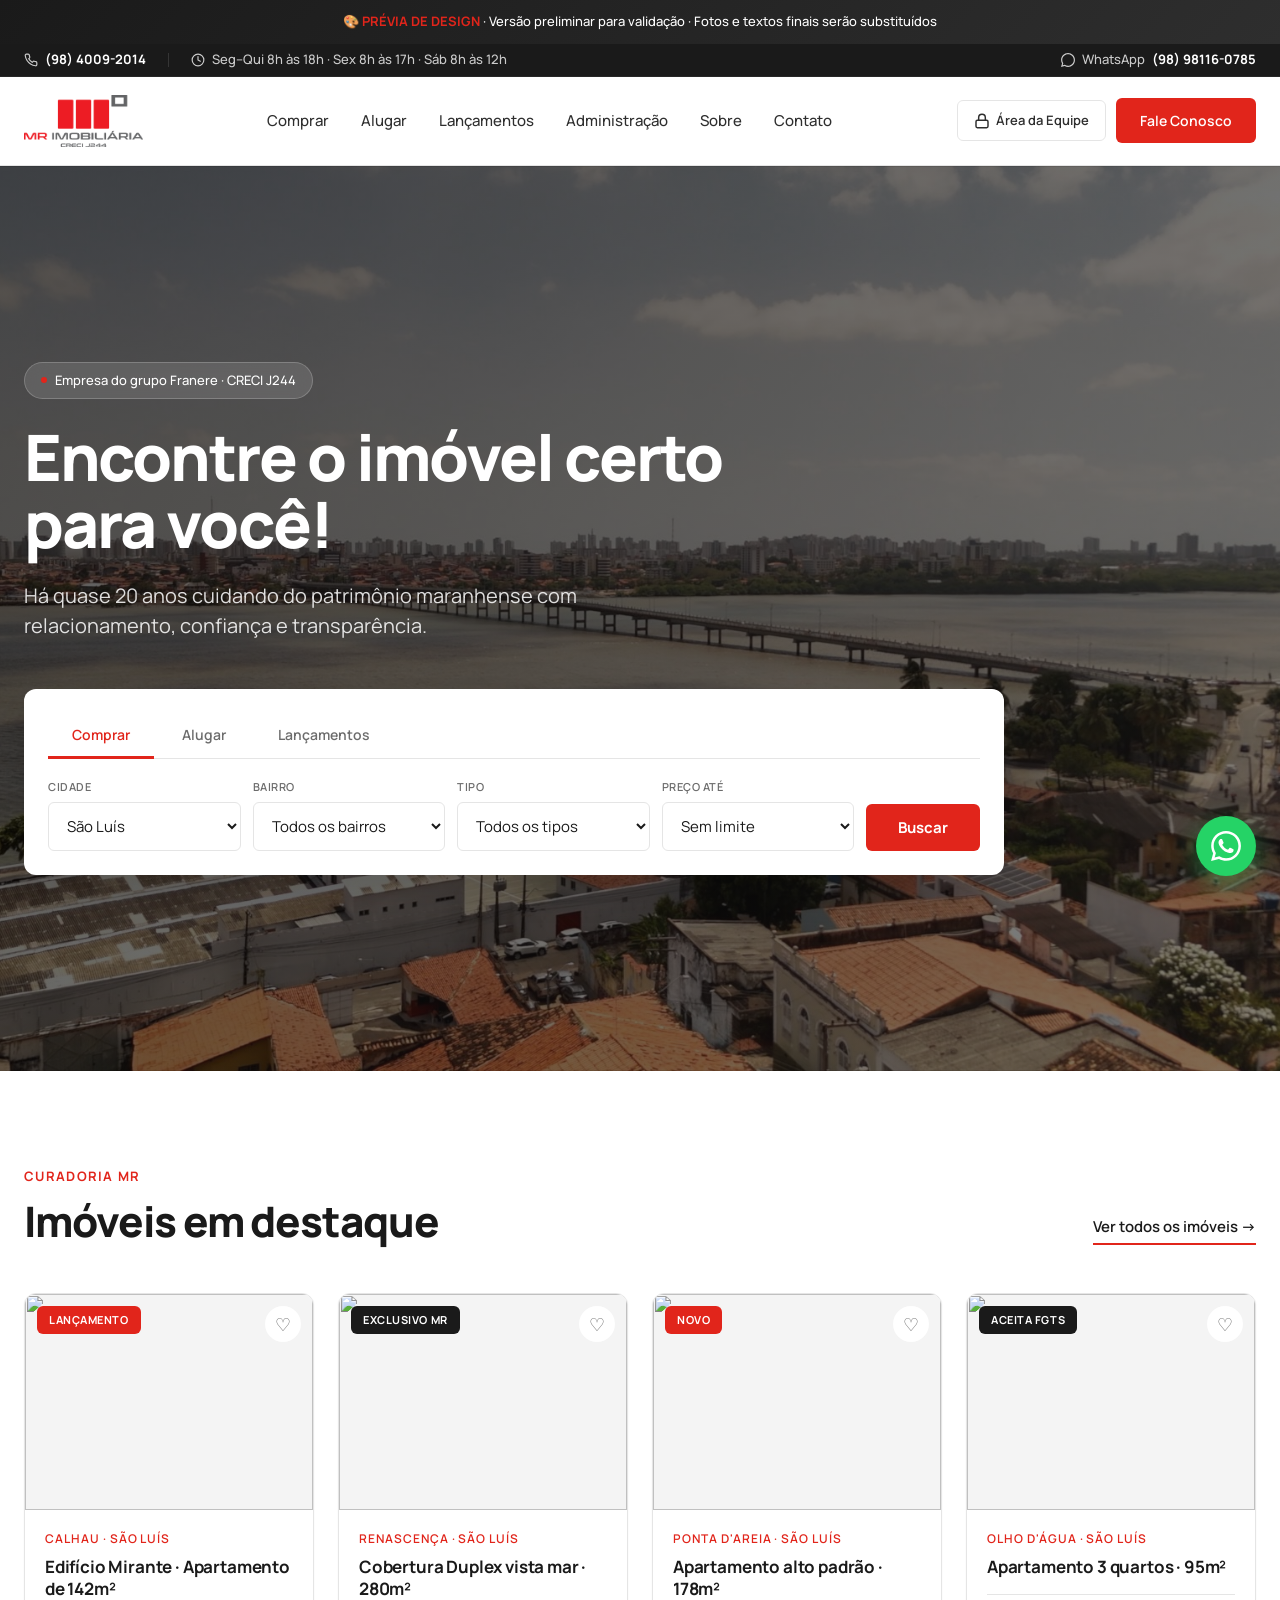
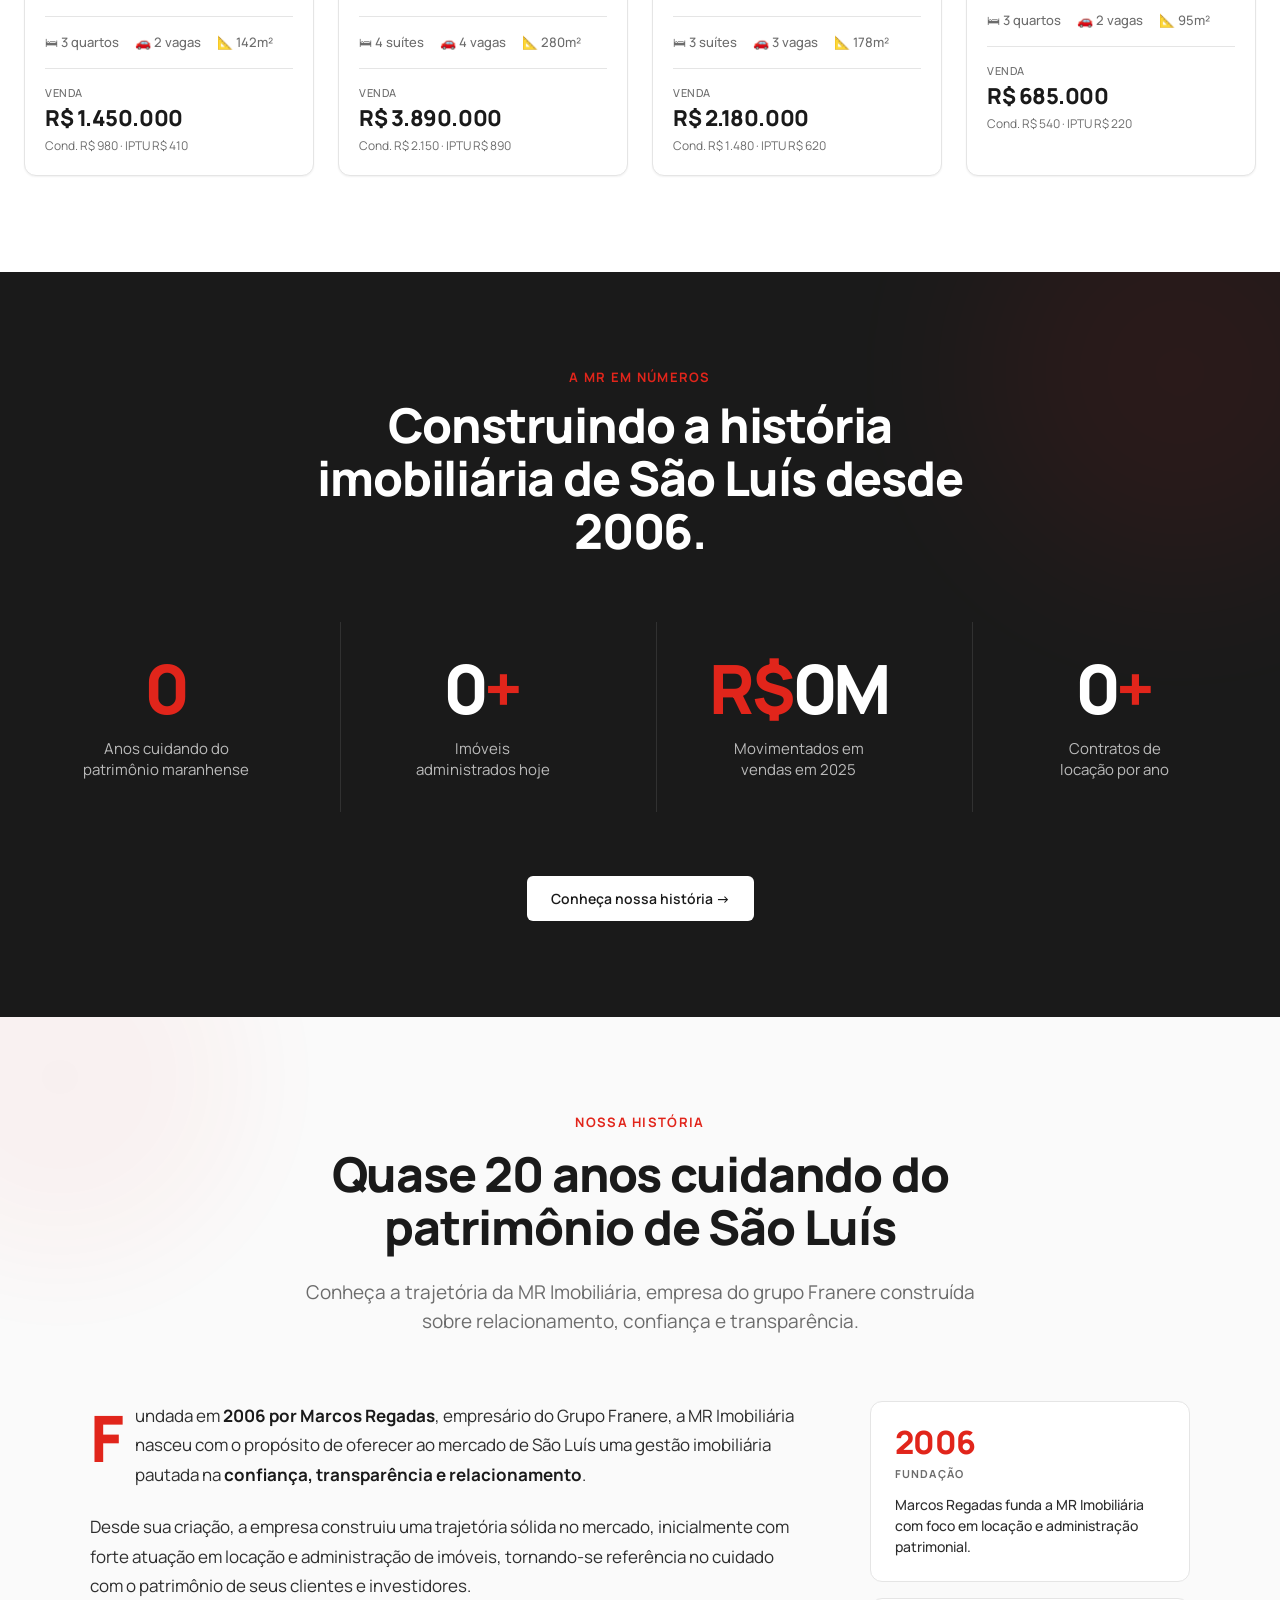
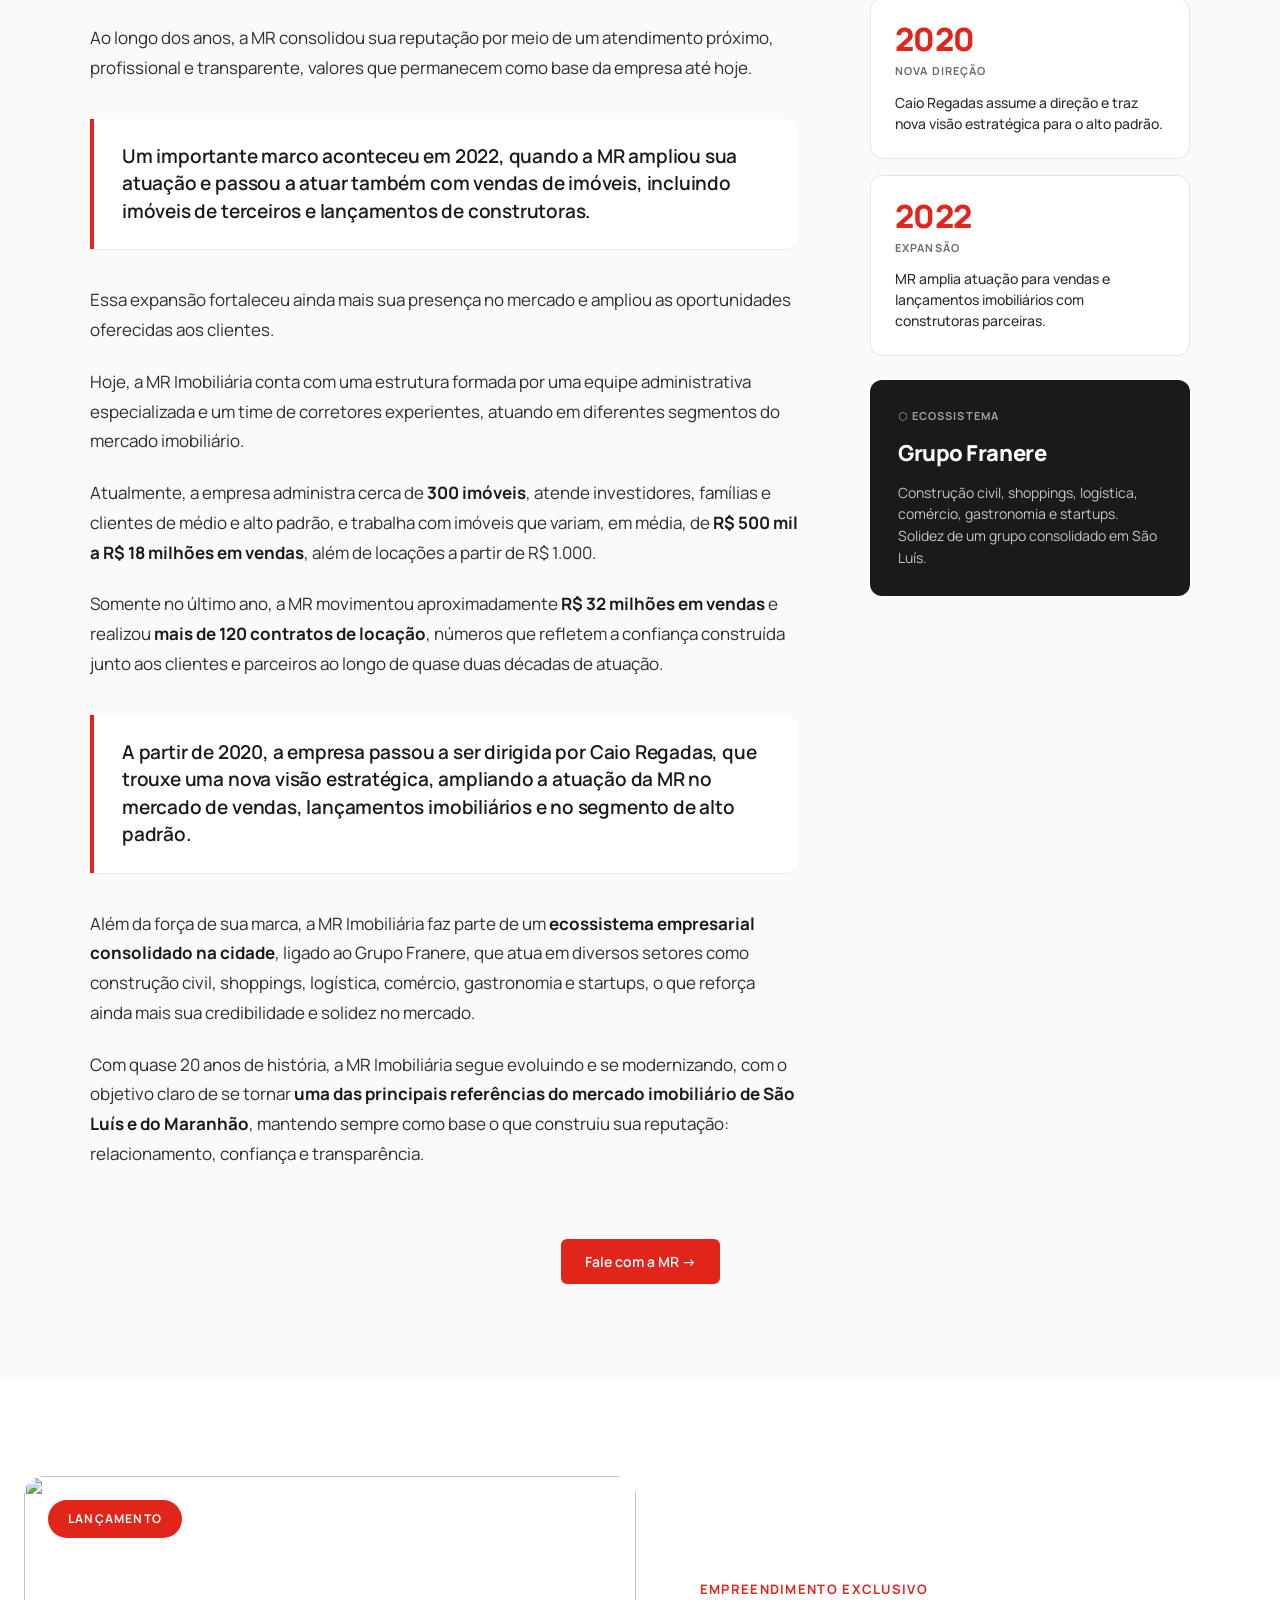
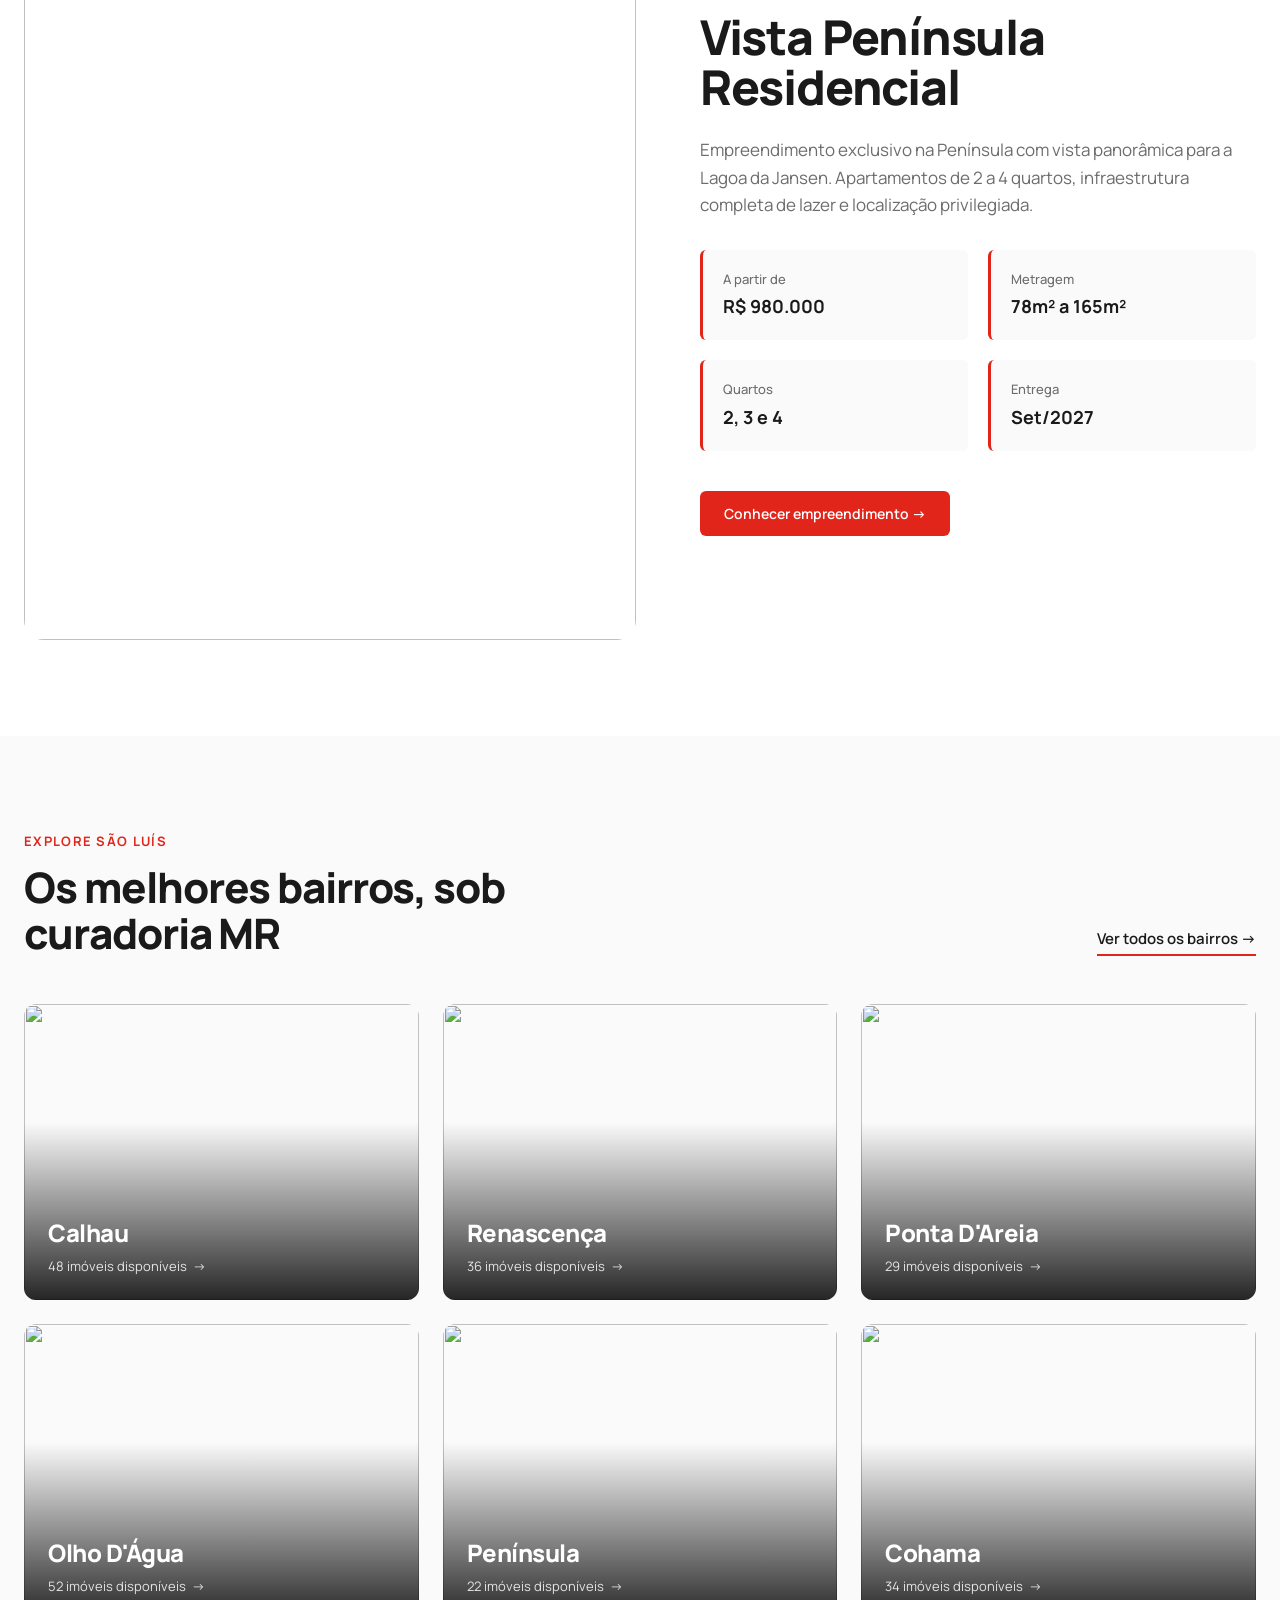
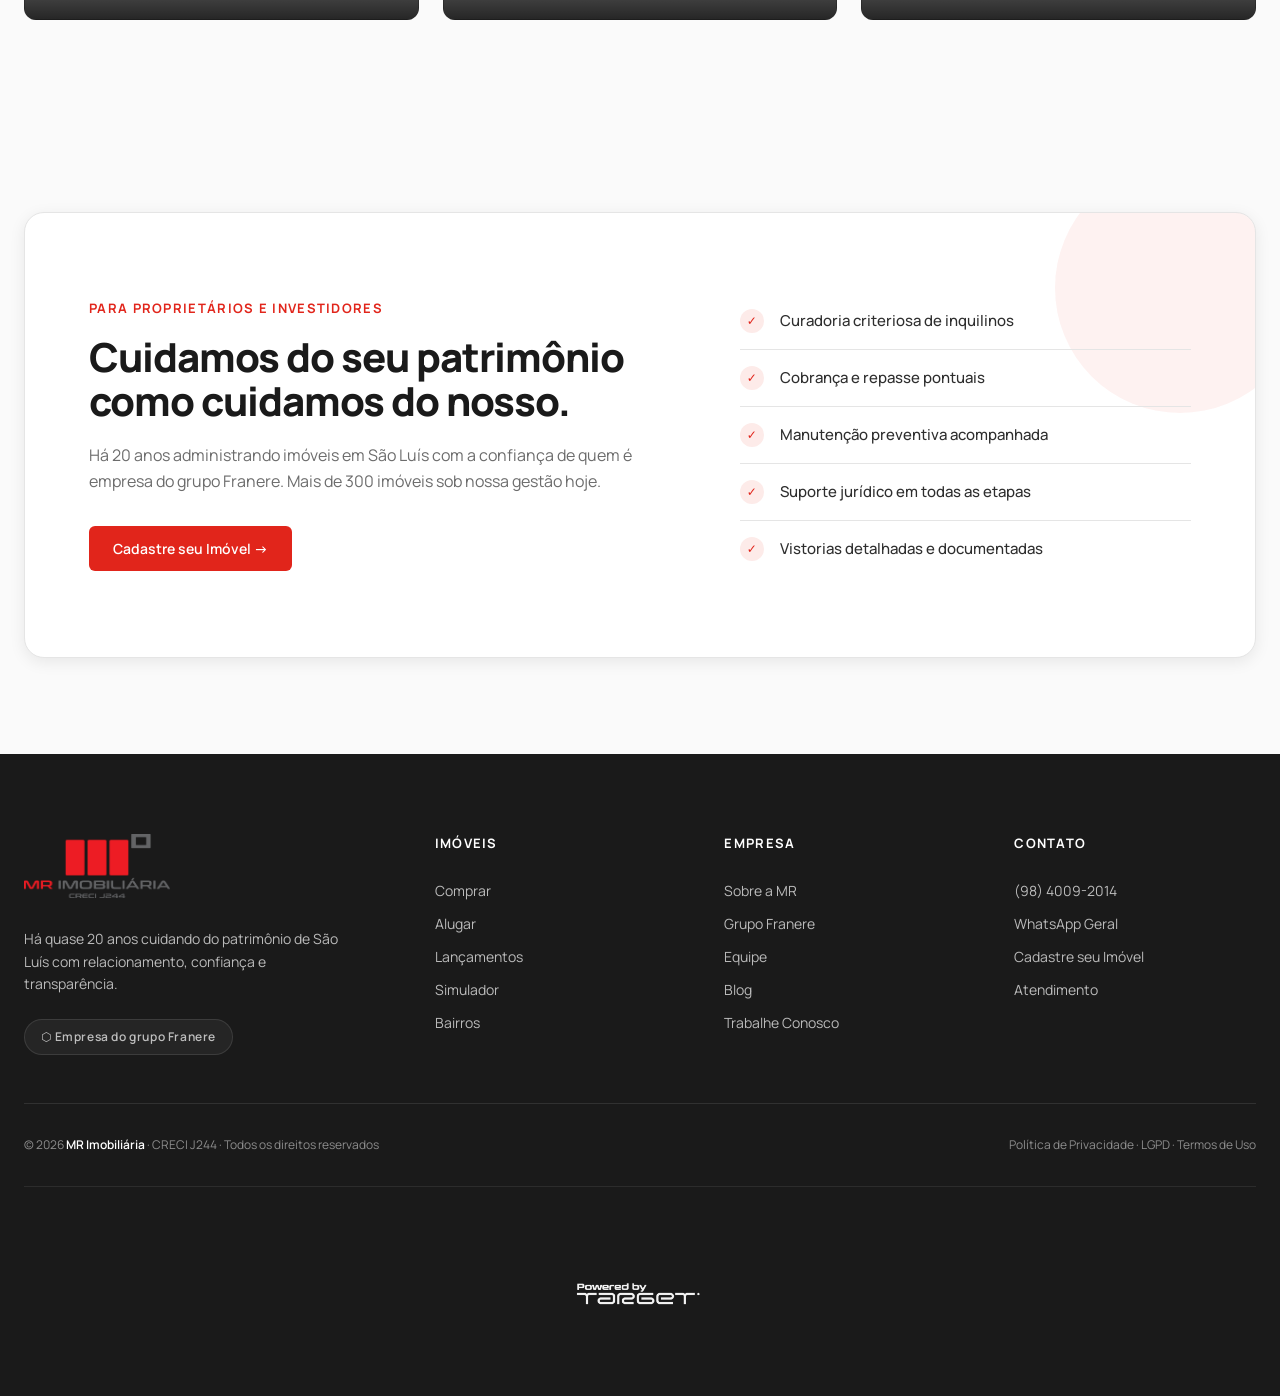
==== commit dd834591: "Add files via upload Versão com horário de funcionamento." ====
--- a/index.html
+++ b/index.html
@@ -1056,6 +1056,38 @@
     }
     .preview-banner strong { color: var(--mr-red); }
 
+    /* Top Info Bar */
+    .top-info-bar {
+      background: var(--gray-950);
+      color: rgba(255,255,255,0.78);
+      padding: 9px 0;
+      font-size: 13px;
+      border-bottom: 1px solid rgba(255,255,255,0.06);
+    }
+    .top-info-inner {
+      max-width: var(--container);
+      margin: 0 auto;
+      padding: 0 24px;
+      display: flex;
+      justify-content: space-between;
+      align-items: center;
+      gap: 16px;
+    }
+    .top-info-group { display: flex; gap: 22px; align-items: center; }
+    .top-info-item {
+      display: inline-flex; align-items: center; gap: 7px;
+      color: rgba(255,255,255,0.78);
+      font-weight: 500;
+      transition: color .15s;
+      line-height: 1;
+    }
+    .top-info-item:hover { color: var(--mr-red); }
+    .top-info-item.static { cursor: default; }
+    .top-info-item.static:hover { color: rgba(255,255,255,0.78); }
+    .top-info-item svg { width: 14px; height: 14px; flex-shrink: 0; }
+    .top-info-item strong { color: white; font-weight: 700; }
+    .top-info-divider { width: 1px; height: 14px; background: rgba(255,255,255,0.12); }
+
     /* ================== RESPONSIVE ================== */
 
     /* Tablet (até 1024px) */
@@ -1081,6 +1113,11 @@
       .container { padding: 0 20px; }
 
       .preview-banner { font-size: 11px; padding: 10px 16px; line-height: 1.4; }
+
+      .top-info-bar { padding: 8px 0; font-size: 12px; }
+      .top-info-inner { padding: 0 16px; flex-direction: column; gap: 6px; }
+      .top-info-group { gap: 14px; }
+      .top-info-item .label-hide-mobile { display: none; }
 
       .header-inner { padding: 14px 20px; gap: 12px; }
       .menu-toggle { display: flex; }
@@ -1330,6 +1367,8 @@
 
     /* Mobile pequeno (até 480px) */
     @media (max-width: 480px) {
+      .top-info-group:last-child { display: none; }
+      .top-info-inner { justify-content: center; }
       .hero h1 { font-size: 28px; line-height: 1.1; }
       .hero p { font-size: 15px; }
       .hero-content { padding: 72px 20px 50px; }
@@ -1568,6 +1607,29 @@
   <!-- Preview Banner -->
   <div class="preview-banner">
     🎨 <strong>PRÉVIA DE DESIGN</strong> · Versão preliminar para validação · Fotos e textos finais serão substituídos
+  </div>
+
+  <!-- Top Info Bar -->
+  <div class="top-info-bar">
+    <div class="top-info-inner">
+      <div class="top-info-group">
+        <a href="tel:+559840092014" class="top-info-item">
+          <svg viewBox="0 0 24 24" fill="none" stroke="currentColor" stroke-width="2" stroke-linecap="round" stroke-linejoin="round"><path d="M22 16.92v3a2 2 0 0 1-2.18 2 19.79 19.79 0 0 1-8.63-3.07 19.5 19.5 0 0 1-6-6 19.79 19.79 0 0 1-3.07-8.67A2 2 0 0 1 4.11 2h3a2 2 0 0 1 2 1.72 12.84 12.84 0 0 0 .7 2.81 2 2 0 0 1-.45 2.11L8.09 9.91a16 16 0 0 0 6 6l1.27-1.27a2 2 0 0 1 2.11-.45 12.84 12.84 0 0 0 2.81.7A2 2 0 0 1 22 16.92z"/></svg>
+          <strong>(98) 4009-2014</strong>
+        </a>
+        <span class="top-info-divider"></span>
+        <span class="top-info-item static label-hide-mobile">
+          <svg viewBox="0 0 24 24" fill="none" stroke="currentColor" stroke-width="2" stroke-linecap="round" stroke-linejoin="round"><circle cx="12" cy="12" r="10"/><polyline points="12 6 12 12 16 14"/></svg>
+          Seg–Qui 8h às 18h · Sex 8h às 17h · Sáb 8h às 12h
+        </span>
+      </div>
+      <div class="top-info-group">
+        <a href="https://wa.me/5598981160785" target="_blank" rel="noopener" class="top-info-item">
+          <svg viewBox="0 0 24 24" fill="currentColor"><path d="M.057 24l1.687-6.163c-1.041-1.804-1.588-3.849-1.587-5.946.003-6.556 5.338-11.891 11.893-11.891 3.181.001 6.167 1.24 8.413 3.488 2.245 2.248 3.481 5.236 3.48 8.414-.003 6.557-5.338 11.892-11.893 11.892-1.99-.001-3.951-.5-5.688-1.448l-6.305 1.654zm6.597-3.807c1.676.995 3.276 1.591 5.392 1.592 5.448 0 9.886-4.434 9.889-9.885.002-5.462-4.415-9.89-9.881-9.892-5.452 0-9.887 4.434-9.889 9.884-.001 2.225.651 3.891 1.746 5.634l-.999 3.648 3.742-.981z"/></svg>
+          WhatsApp <strong>(98) 98116-0785</strong>
+        </a>
+      </div>
+    </div>
   </div>
 
   <!-- Header -->
@@ -2005,7 +2067,7 @@
         <div class="footer-col">
           <h4>Contato</h4>
           <ul>
-            <li><a href="#">(98) 3131-2800</a></li>
+            <li><a href="tel:+559840092014">(98) 4009-2014</a></li>
             <li><a href="#">WhatsApp Geral</a></li>
             <li><a href="#">Cadastre seu Imóvel</a></li>
             <li><a href="#">Atendimento</a></li>
